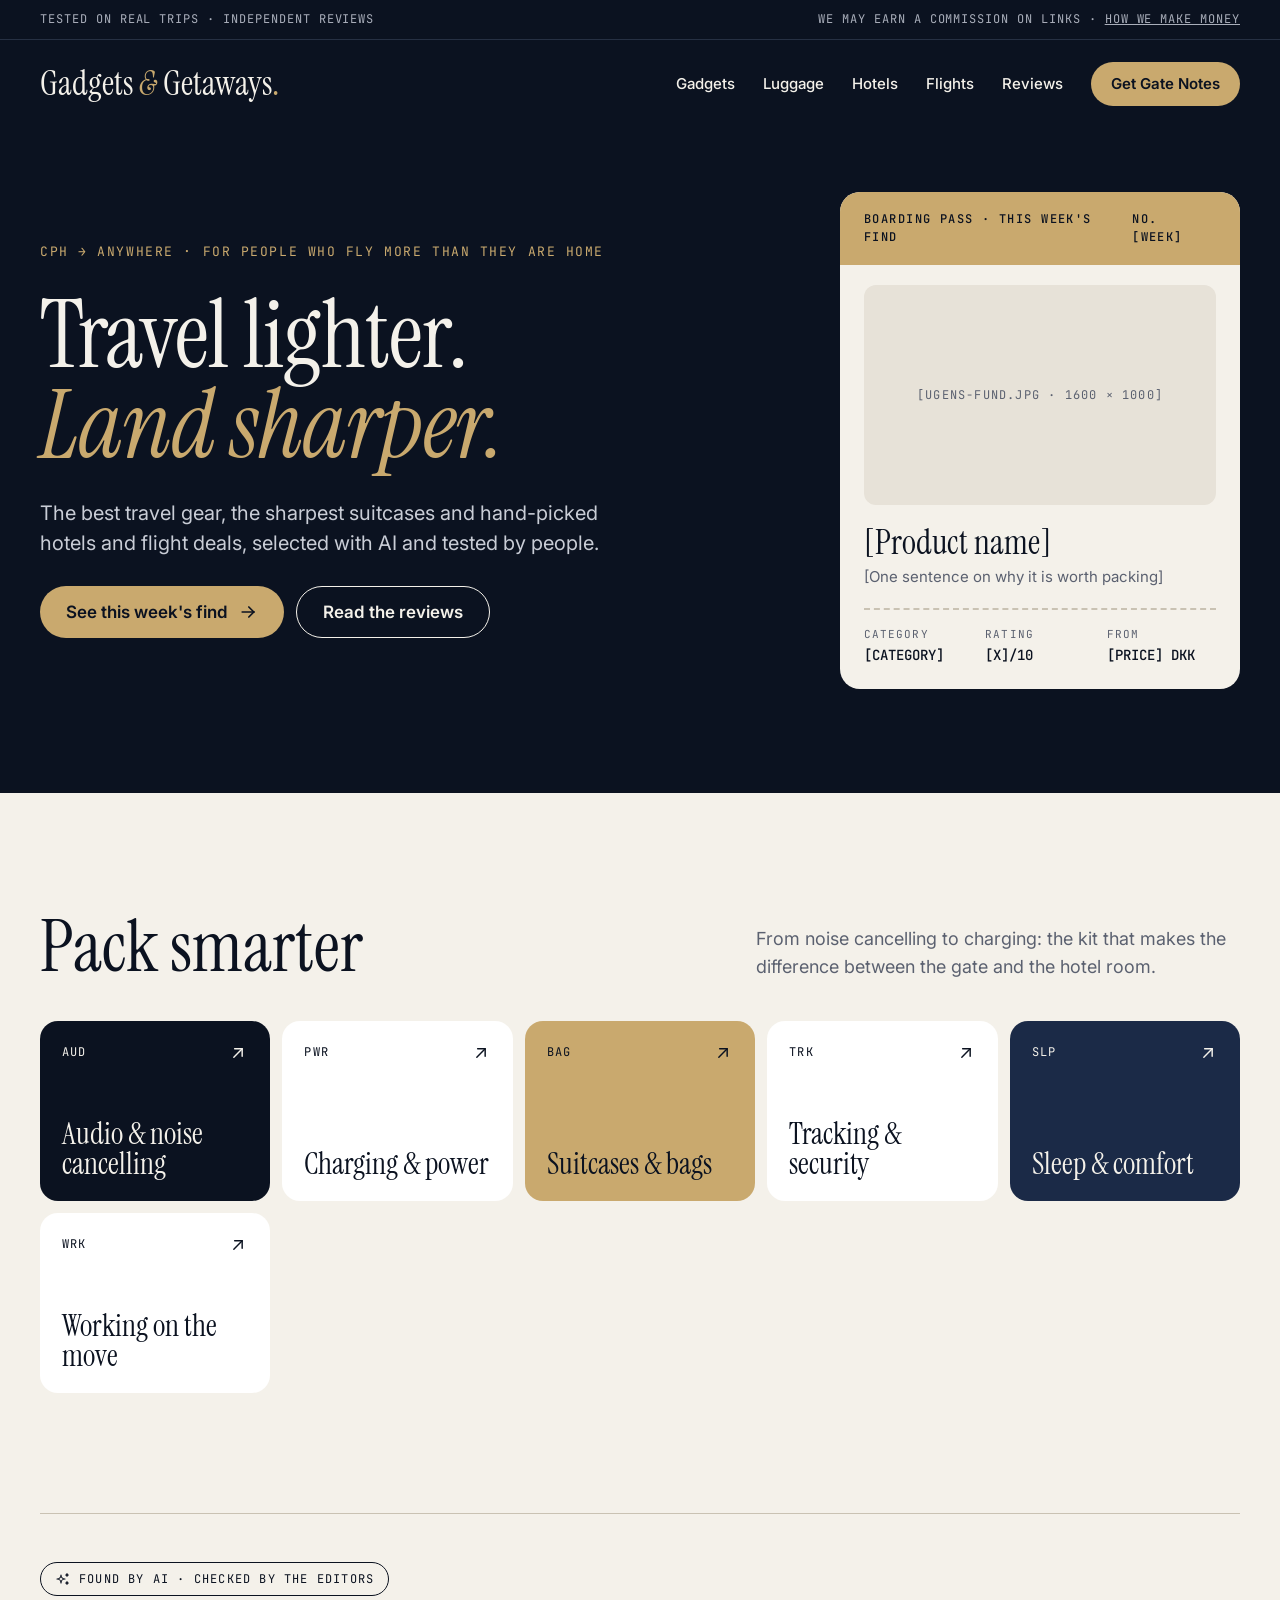
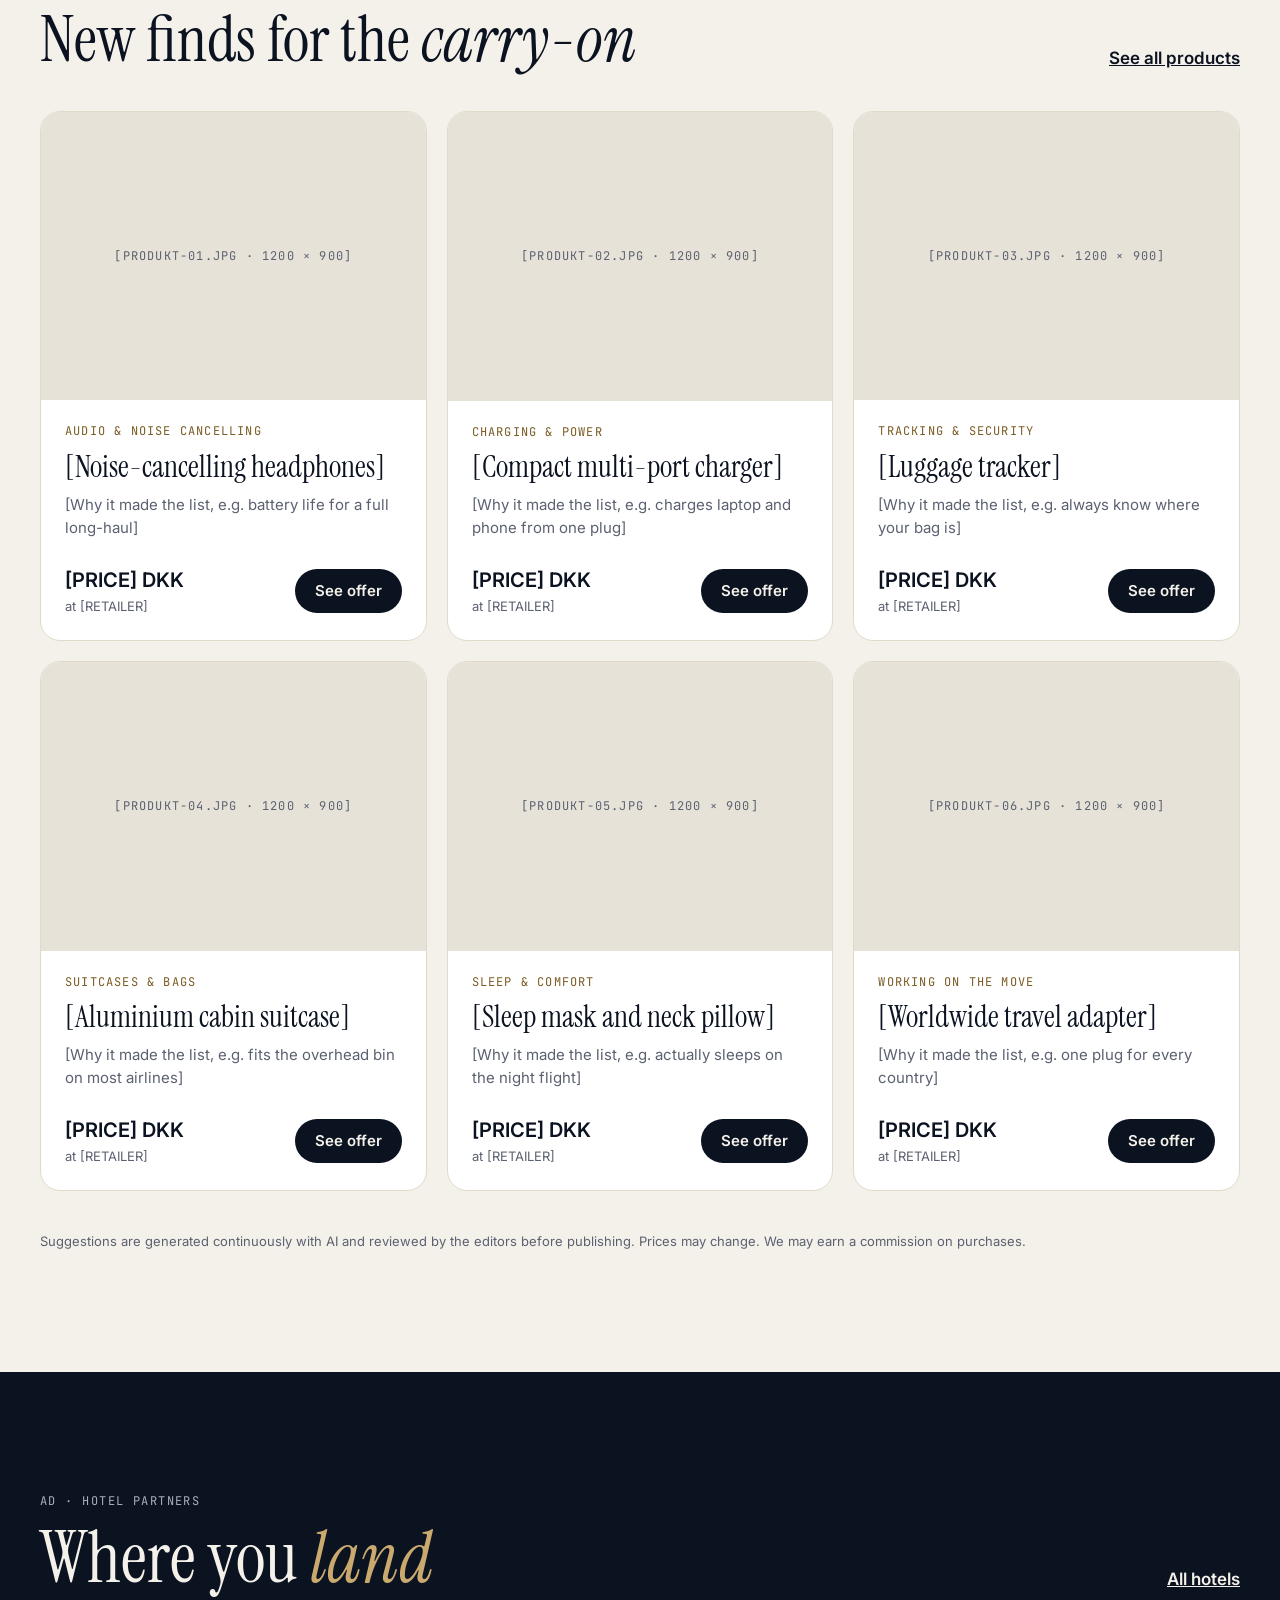
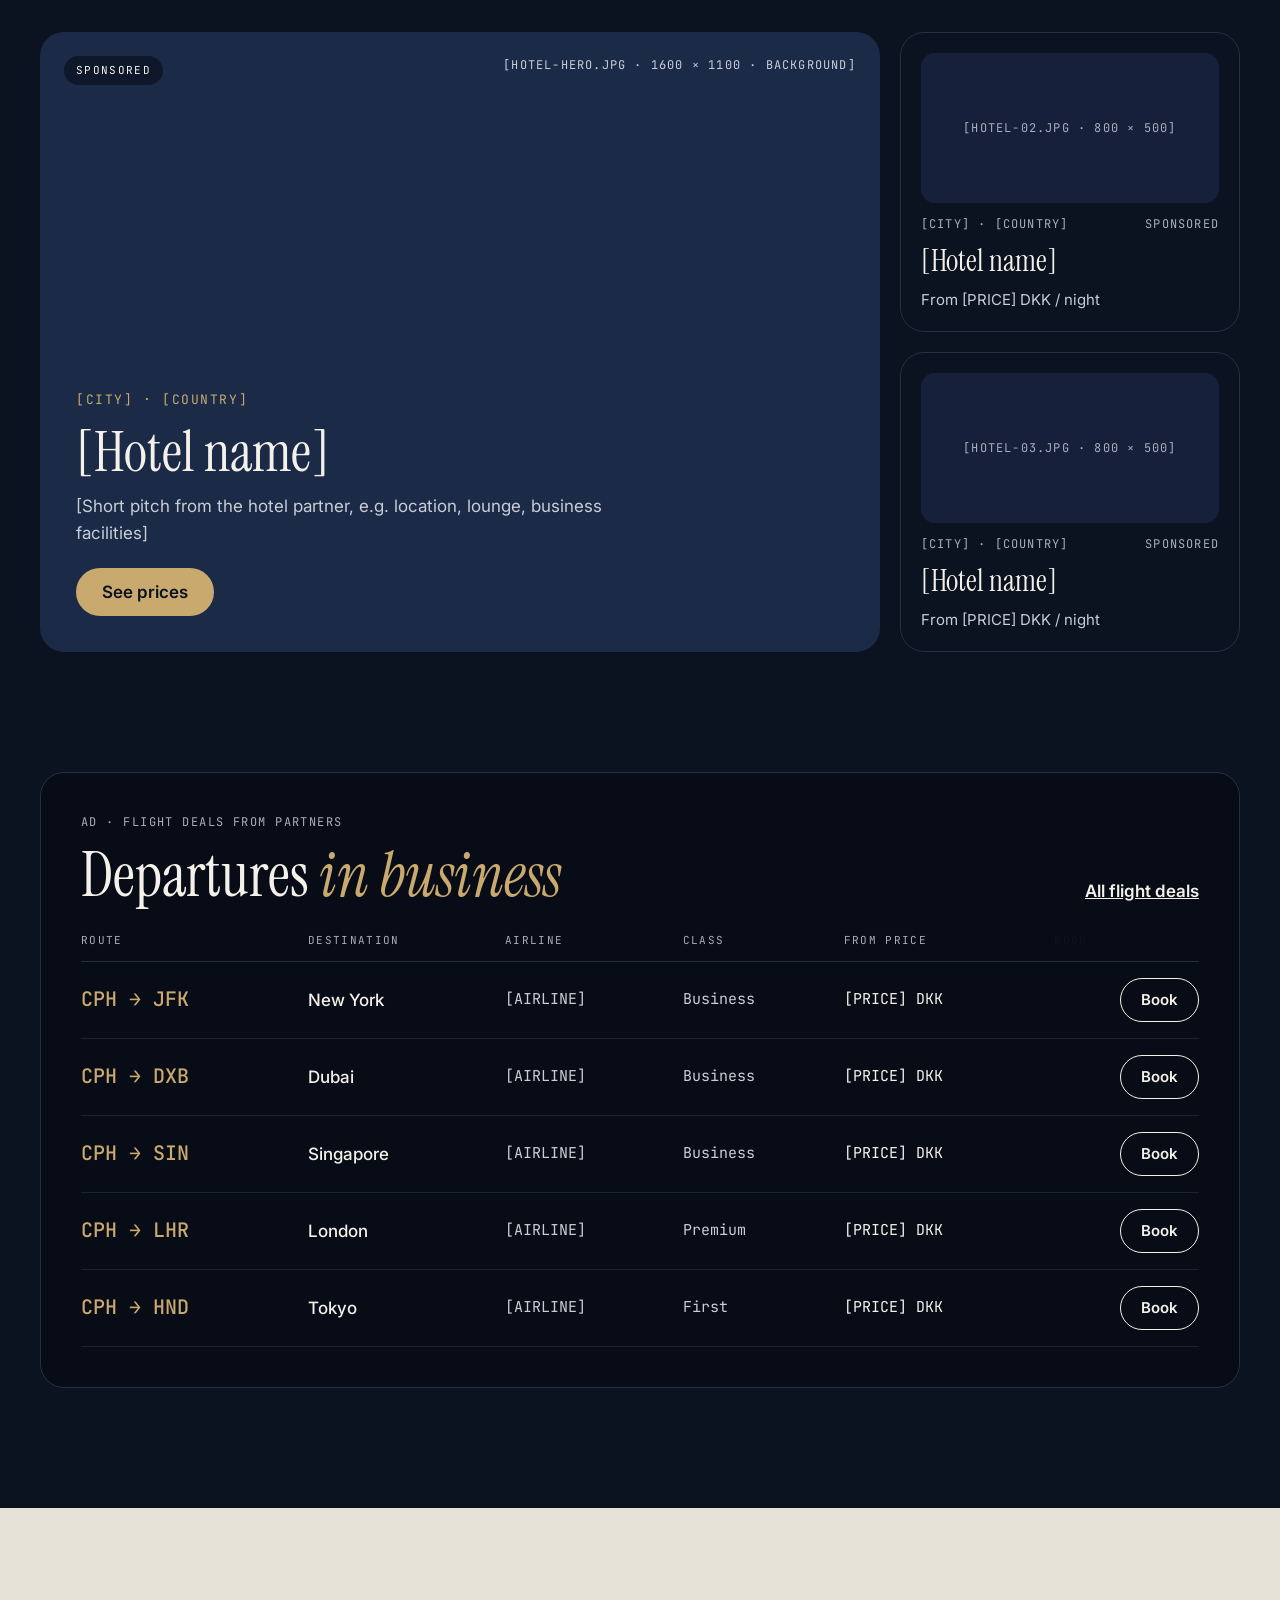
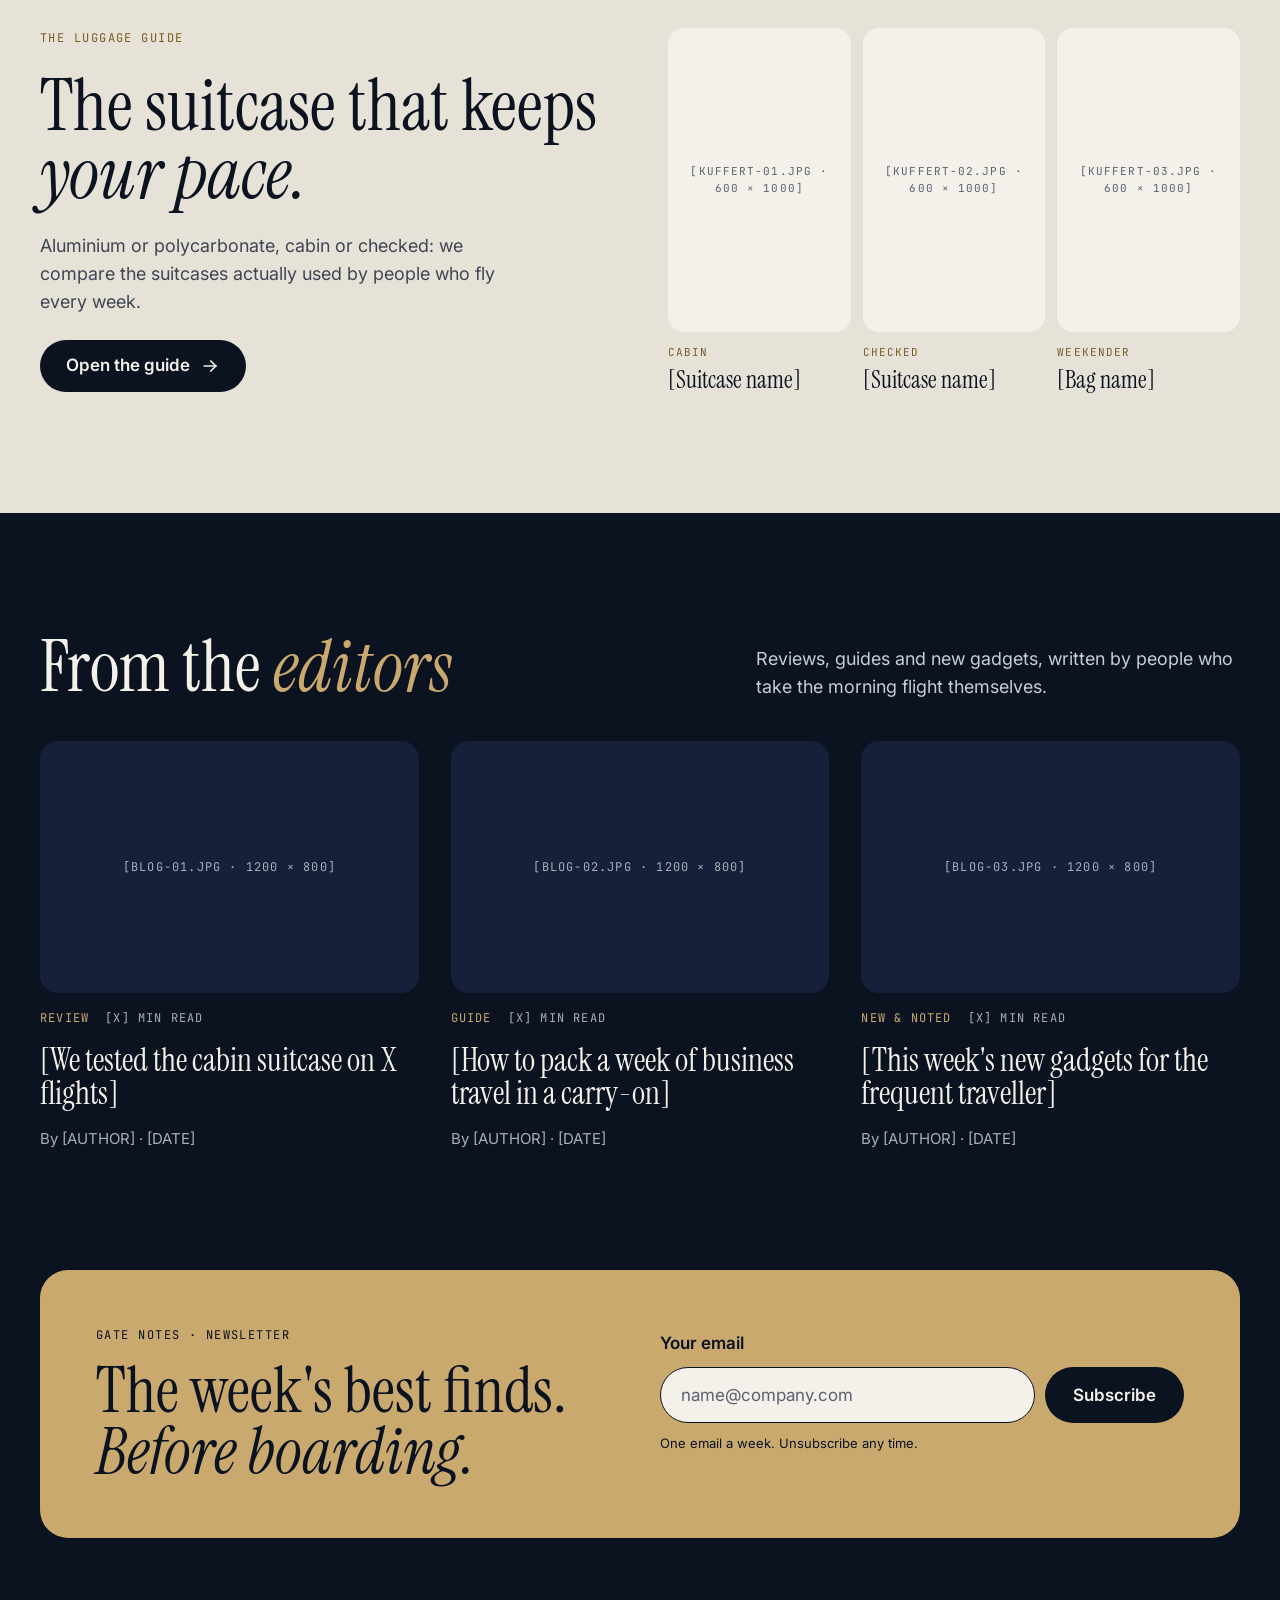
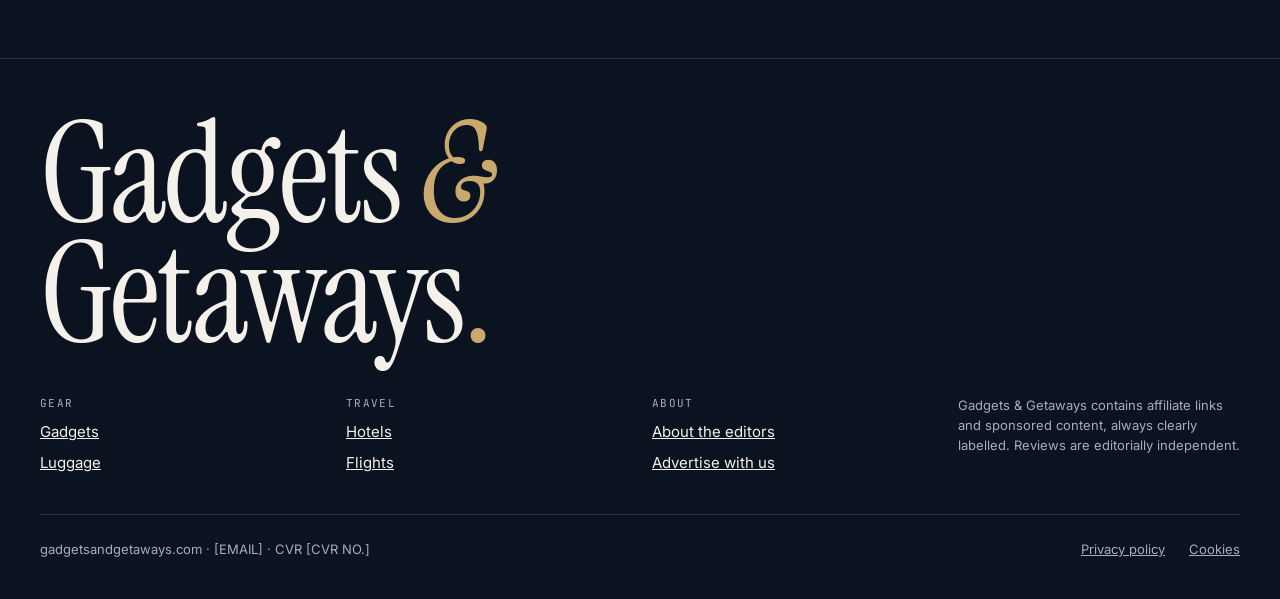
==== index.html @ 5596a177 "Første udgave af Gadgets & Getaways: forside, anmeldelser, annoncering og redigering Sitet er bygget" ====
<!doctype html>
<html lang="en">
<head>
<meta charset="utf-8">
<meta name="viewport" content="width=device-width, initial-scale=1">
<title>Gadgets &amp; Getaways | Travel gadgets, luggage, hotels and flights</title>
<meta name="description" content="The best travel gear, sharpest suitcases and hand-picked hotels and flight deals for frequent flyers. Picked with AI, tested by people.">
<link rel="canonical" href="https://gadgetsandgetaways.com/">
<meta property="og:title" content="Gadgets &amp; Getaways">
<meta property="og:description" content="Travel lighter. Land sharper. Gear, luggage, hotels and flights, picked with AI and tested by people.">
<meta property="og:image" content="https://gadgetsandgetaways.com/images/og-image.jpg">
<meta property="og:type" content="website">
<meta name="theme-color" content="#0B1220">
<link rel="preconnect" href="https://fonts.googleapis.com">
<link rel="preconnect" href="https://fonts.gstatic.com" crossorigin>
<link href="https://fonts.googleapis.com/css2?family=Instrument+Serif:ital@0;1&amp;family=Inter:wght@400;500;600&amp;family=JetBrains+Mono:wght@400;500&amp;display=swap" rel="stylesheet">
<link rel="icon" href="/favicon.svg" type="image/svg+xml">
<link rel="stylesheet" href="/style.css">
</head>
<body>
<a class="skip" href="#main">Skip to content</a>

<div class="topbar">
<div class="wrap">
<span>Tested on real trips · Independent reviews</span>
<span>We may earn a commission on links · <a href="/about.html#money">How we make money</a></span>
</div>
</div>

<header class="wrap head">
<a class="logo" href="/">Gadgets <em>&amp;</em> Getaways<span class="dot">.</span></a>
<nav class="nav" aria-label="Main menu">
<a href="/#gadgets">Gadgets</a>
<a href="/#kufferter">Luggage</a>
<a href="/#hoteller">Hotels</a>
<a href="/#fly">Flights</a>
<a href="/#blog">Reviews</a>
<a class="knap" href="/#nyhedsbrev">Get Gate Notes</a>
</nav>
</header>

<main id="main">

<!-- HERO -->
<section class="hero" id="top">
<div class="wrap">
<div class="hero-tekst">
<p class="mono acc" style="margin:0;font-size:13px">CPH → Anywhere · For people who fly more than they are home</p>
<h1>Travel lighter.<br><em>Land sharper.</em></h1>
<p class="hero-lead">The best travel gear, the sharpest suitcases and hand-picked hotels and flight deals, selected with AI and tested by people.</p>
<div class="knapper">
<a class="knap" href="/#gadgets">See this week's find
<svg class="ikon" aria-hidden="true" viewBox="0 0 24 24" fill="none" stroke="currentColor" stroke-width="2" stroke-linecap="round" stroke-linejoin="round"><path d="M5 12h14"/><path d="M13 18l6 -6"/><path d="M13 6l6 6"/></svg></a>
<a class="knap-ud" href="/#blog">Read the reviews</a>
</div>
</div>

<a class="pass" href="/#gadgets">
<div class="pass-top"><span>Boarding pass · This week's find</span><span>No. [WEEK]</span></div>
<div class="billede" role="img" aria-label="Image placeholder for product photo">[ugens-fund.jpg · 1600 × 1000]</div>
<div class="pass-navn"><strong>[Product name]</strong><span>[One sentence on why it is worth packing]</span></div>
<div class="pass-streg"></div>
<div class="pass-felter">
<span><small>Category</small><b>[CATEGORY]</b></span>
<span><small>Rating</small><b>[X]/10</b></span>
<span><small>From</small><b>[PRICE] DKK</b></span>
</div>
</a>
</div>
</section>

<!-- KATEGORIER + AI-FORSLAG -->
<section class="lys sek" id="gadgets">
<div class="wrap">
<div class="sek-hoved">
<h2 class="stor">Pack smarter</h2>
<p>From noise cancelling to charging: the kit that makes the difference between the gate and the hotel room.</p>
</div>
<div class="kat-net" style="margin-top:40px">
<a class="kat k-midnight" href="/#gadgets"><span class="kode mono">AUD<svg class="ikon" aria-hidden="true" viewBox="0 0 24 24" fill="none" stroke="currentColor" stroke-width="1.75" stroke-linecap="round" stroke-linejoin="round"><path d="M17 7l-10 10"/><path d="M8 7l9 0l0 9"/></svg></span><strong>Audio &amp; noise cancelling</strong></a>
<a class="kat k-hvid" href="/#gadgets"><span class="kode mono">PWR<svg class="ikon" aria-hidden="true" viewBox="0 0 24 24" fill="none" stroke="currentColor" stroke-width="1.75" stroke-linecap="round" stroke-linejoin="round"><path d="M17 7l-10 10"/><path d="M8 7l9 0l0 9"/></svg></span><strong>Charging &amp; power</strong></a>
<a class="kat k-accent" href="/#kufferter"><span class="kode mono">BAG<svg class="ikon" aria-hidden="true" viewBox="0 0 24 24" fill="none" stroke="currentColor" stroke-width="1.75" stroke-linecap="round" stroke-linejoin="round"><path d="M17 7l-10 10"/><path d="M8 7l9 0l0 9"/></svg></span><strong>Suitcases &amp; bags</strong></a>
<a class="kat k-hvid" href="/#gadgets"><span class="kode mono">TRK<svg class="ikon" aria-hidden="true" viewBox="0 0 24 24" fill="none" stroke="currentColor" stroke-width="1.75" stroke-linecap="round" stroke-linejoin="round"><path d="M17 7l-10 10"/><path d="M8 7l9 0l0 9"/></svg></span><strong>Tracking &amp; security</strong></a>
<a class="kat k-second" href="/#gadgets"><span class="kode mono">SLP<svg class="ikon" aria-hidden="true" viewBox="0 0 24 24" fill="none" stroke="currentColor" stroke-width="1.75" stroke-linecap="round" stroke-linejoin="round"><path d="M17 7l-10 10"/><path d="M8 7l9 0l0 9"/></svg></span><strong>Sleep &amp; comfort</strong></a>
<a class="kat k-hvid" href="/#gadgets"><span class="kode mono">WRK<svg class="ikon" aria-hidden="true" viewBox="0 0 24 24" fill="none" stroke="currentColor" stroke-width="1.75" stroke-linecap="round" stroke-linejoin="round"><path d="M17 7l-10 10"/><path d="M8 7l9 0l0 9"/></svg></span><strong>Working on the move</strong></a>
</div>

<div class="ai-hoved">
<div class="sek-hoved">
<div>
<span class="maerke ai"><svg class="ikon" style="width:16px;height:16px" aria-hidden="true" viewBox="0 0 24 24" fill="none" stroke="currentColor" stroke-width="1.75" stroke-linecap="round" stroke-linejoin="round"><path d="M16 18a2 2 0 0 1 2 2a2 2 0 0 1 2 -2a2 2 0 0 1 -2 -2a2 2 0 0 1 -2 2zm0 -12a2 2 0 0 1 2 2a2 2 0 0 1 2 -2a2 2 0 0 1 -2 -2a2 2 0 0 1 -2 2zm-7 12a6 6 0 0 1 6 -6a6 6 0 0 1 -6 -6a6 6 0 0 1 -6 6a6 6 0 0 1 6 6z"/></svg>Found by AI · checked by the editors</span>
<h2 class="mellem">New finds for the <em>carry-on</em></h2>
</div>
<a href="/#gadgets" style="font-weight:600">See all products</a>
</div>
</div>

<div class="produkter" style="margin-top:40px">
<article class="produkt"><div class="billede" role="img" aria-label="Image placeholder for product photo">[produkt-01.jpg · 1200 × 900]</div><div class="produkt-krop"><span class="produkt-kat">Audio &amp; noise cancelling</span><h3>[Noise-cancelling headphones]</h3><p>[Why it made the list, e.g. battery life for a full long-haul]</p><div class="produkt-fod"><span class="pris"><strong>[PRICE] DKK</strong><span>at [RETAILER]</span></span><a class="knap-moerk knap-lille" href="/#gadgets">See offer</a></div></div></article>
<article class="produkt"><div class="billede" role="img" aria-label="Image placeholder for product photo">[produkt-02.jpg · 1200 × 900]</div><div class="produkt-krop"><span class="produkt-kat">Charging &amp; power</span><h3>[Compact multi-port charger]</h3><p>[Why it made the list, e.g. charges laptop and phone from one plug]</p><div class="produkt-fod"><span class="pris"><strong>[PRICE] DKK</strong><span>at [RETAILER]</span></span><a class="knap-moerk knap-lille" href="/#gadgets">See offer</a></div></div></article>
<article class="produkt"><div class="billede" role="img" aria-label="Image placeholder for product photo">[produkt-03.jpg · 1200 × 900]</div><div class="produkt-krop"><span class="produkt-kat">Tracking &amp; security</span><h3>[Luggage tracker]</h3><p>[Why it made the list, e.g. always know where your bag is]</p><div class="produkt-fod"><span class="pris"><strong>[PRICE] DKK</strong><span>at [RETAILER]</span></span><a class="knap-moerk knap-lille" href="/#gadgets">See offer</a></div></div></article>
<article class="produkt"><div class="billede" role="img" aria-label="Image placeholder for product photo">[produkt-04.jpg · 1200 × 900]</div><div class="produkt-krop"><span class="produkt-kat">Suitcases &amp; bags</span><h3>[Aluminium cabin suitcase]</h3><p>[Why it made the list, e.g. fits the overhead bin on most airlines]</p><div class="produkt-fod"><span class="pris"><strong>[PRICE] DKK</strong><span>at [RETAILER]</span></span><a class="knap-moerk knap-lille" href="/#gadgets">See offer</a></div></div></article>
<article class="produkt"><div class="billede" role="img" aria-label="Image placeholder for product photo">[produkt-05.jpg · 1200 × 900]</div><div class="produkt-krop"><span class="produkt-kat">Sleep &amp; comfort</span><h3>[Sleep mask and neck pillow]</h3><p>[Why it made the list, e.g. actually sleeps on the night flight]</p><div class="produkt-fod"><span class="pris"><strong>[PRICE] DKK</strong><span>at [RETAILER]</span></span><a class="knap-moerk knap-lille" href="/#gadgets">See offer</a></div></div></article>
<article class="produkt"><div class="billede" role="img" aria-label="Image placeholder for product photo">[produkt-06.jpg · 1200 × 900]</div><div class="produkt-krop"><span class="produkt-kat">Working on the move</span><h3>[Worldwide travel adapter]</h3><p>[Why it made the list, e.g. one plug for every country]</p><div class="produkt-fod"><span class="pris"><strong>[PRICE] DKK</strong><span>at [RETAILER]</span></span><a class="knap-moerk knap-lille" href="/#gadgets">See offer</a></div></div></article>
</div>
<p class="mindre" style="margin-top:40px">Suggestions are generated continuously with AI and reviewed by the editors before publishing. Prices may change. We may earn a commission on purchases.</p>
</div>
</section>

<!-- HOTELLER (sponsoreret) -->
<section class="sek moerk" id="hoteller">
<div class="wrap">
<div class="sek-hoved">
<div>
<span class="over">Ad · Hotel partners</span>
<h2 class="stor">Where you <em class="acc">land</em></h2>
</div>
<a href="/#hoteller" style="font-weight:600">All hotels</a>
</div>
<div class="hotel-net">
<a class="hotel-stor" href="/#hoteller">
<span class="maerke">Sponsored</span>
<span class="fil">[hotel-hero.jpg · 1600 × 1100 · background]</span>
<span class="sted">[CITY] · [COUNTRY]</span>
<span class="navn">[Hotel name]</span>
<span class="pitch">[Short pitch from the hotel partner, e.g. location, lounge, business facilities]</span>
<span class="knap">See prices</span>
</a>
<div class="hotel-smaa">
<a class="hotel-lille" href="/#hoteller"><div class="billede moerk" role="img" aria-label="Image placeholder for hotel photo">[hotel-02.jpg · 800 × 500]</div><span class="linje"><span>[CITY] · [COUNTRY]</span><span>Sponsored</span></span><strong>[Hotel name]</strong><span class="pris-l">From [PRICE] DKK / night</span></a>
<a class="hotel-lille" href="/#hoteller"><div class="billede moerk" role="img" aria-label="Image placeholder for hotel photo">[hotel-03.jpg · 800 × 500]</div><span class="linje"><span>[CITY] · [COUNTRY]</span><span>Sponsored</span></span><strong>[Hotel name]</strong><span class="pris-l">From [PRICE] DKK / night</span></a>
</div>
</div>
</div>
</section>

<!-- FLYDEALS -->
<section class="moerk" id="fly" style="padding-bottom:var(--section-y)">
<div class="wrap">
<div class="tavle">
<div class="sek-hoved">
<div>
<span class="over">Ad · Flight deals from partners</span>
<h2>Departures <em>in business</em></h2>
</div>
<a href="/#fly" style="font-weight:600">All flight deals</a>
</div>
<div class="tavle-scroll">
<table class="tavle-tabel">
<caption class="skip" style="position:absolute">Flight deals from partners. Advertisement.</caption>
<thead><tr><th scope="col">Route</th><th scope="col">Destination</th><th scope="col">Airline</th><th scope="col">Class</th><th scope="col">From price</th><th scope="col"><span class="skip" style="position:static;display:inline;padding:0;background:none">Book</span></th></tr></thead>
<tbody>
<tr><td class="rute">CPH → JFK</td><td class="dest">New York</td><td class="dim">[AIRLINE]</td><td class="dim">Business</td><td>[PRICE] DKK</td><td><a class="knap-ud knap-lille" href="/#fly" style="font-family:var(--font-body)">Book</a></td></tr>
<tr><td class="rute">CPH → DXB</td><td class="dest">Dubai</td><td class="dim">[AIRLINE]</td><td class="dim">Business</td><td>[PRICE] DKK</td><td><a class="knap-ud knap-lille" href="/#fly" style="font-family:var(--font-body)">Book</a></td></tr>
<tr><td class="rute">CPH → SIN</td><td class="dest">Singapore</td><td class="dim">[AIRLINE]</td><td class="dim">Business</td><td>[PRICE] DKK</td><td><a class="knap-ud knap-lille" href="/#fly" style="font-family:var(--font-body)">Book</a></td></tr>
<tr><td class="rute">CPH → LHR</td><td class="dest">London</td><td class="dim">[AIRLINE]</td><td class="dim">Premium</td><td>[PRICE] DKK</td><td><a class="knap-ud knap-lille" href="/#fly" style="font-family:var(--font-body)">Book</a></td></tr>
<tr><td class="rute">CPH → HND</td><td class="dest">Tokyo</td><td class="dim">[AIRLINE]</td><td class="dim">First</td><td>[PRICE] DKK</td><td><a class="knap-ud knap-lille" href="/#fly" style="font-family:var(--font-body)">Book</a></td></tr>
</tbody>
</table>
</div>
</div>
</div>
</section>

<!-- KUFFERTER -->
<section class="sten sek" id="kufferter">
<div class="wrap kuffert-net">
<div class="kuffert-tekst">
<span class="over" style="margin:0">The luggage guide</span>
<h2 class="stor">The suitcase that keeps <em>your pace.</em></h2>
<p>Aluminium or polycarbonate, cabin or checked: we compare the suitcases actually used by people who fly every week.</p>
<a class="knap-moerk" href="/#kufferter">Open the guide
<svg class="ikon" aria-hidden="true" viewBox="0 0 24 24" fill="none" stroke="currentColor" stroke-width="2" stroke-linecap="round" stroke-linejoin="round"><path d="M5 12h14"/><path d="M13 18l6 -6"/><path d="M13 6l6 6"/></svg></a>
</div>
<div class="kufferter">
<a class="kuffert" href="/#kufferter"><div class="billede" role="img" aria-label="Image placeholder for suitcase photo">[kuffert-01.jpg · 600 × 1000]</div><span class="type">Cabin</span><strong>[Suitcase name]</strong></a>
<a class="kuffert" href="/#kufferter"><div class="billede" role="img" aria-label="Image placeholder for suitcase photo">[kuffert-02.jpg · 600 × 1000]</div><span class="type">Checked</span><strong>[Suitcase name]</strong></a>
<a class="kuffert" href="/#kufferter"><div class="billede" role="img" aria-label="Image placeholder for bag photo">[kuffert-03.jpg · 600 × 1000]</div><span class="type">Weekender</span><strong>[Bag name]</strong></a>
</div>
</div>
</section>

<!-- BLOG -->
<section class="sek moerk" id="blog">
<div class="wrap">
<div class="sek-hoved">
<h2 class="stor">From the <em class="acc">editors</em></h2>
<p>Reviews, guides and new gadgets, written by people who take the morning flight themselves.</p>
</div>
<div class="indlaeg-net">
<a class="indlaeg" href="/anmeldelse.html"><div class="billede moerk" role="img" aria-label="Image placeholder for article photo">[blog-01.jpg · 1200 × 800]</div><span class="meta"><span class="art">Review</span><span class="tid">[X] min read</span></span><strong>[We tested the cabin suitcase on X flights]</strong><span class="af">By [AUTHOR] · [DATE]</span></a>
<a class="indlaeg" href="/anmeldelse.html"><div class="billede moerk" role="img" aria-label="Image placeholder for article photo">[blog-02.jpg · 1200 × 800]</div><span class="meta"><span class="art">Guide</span><span class="tid">[X] min read</span></span><strong>[How to pack a week of business travel in a carry-on]</strong><span class="af">By [AUTHOR] · [DATE]</span></a>
<a class="indlaeg" href="/anmeldelse.html"><div class="billede moerk" role="img" aria-label="Image placeholder for article photo">[blog-03.jpg · 1200 × 800]</div><span class="meta"><span class="art">New &amp; noted</span><span class="tid">[X] min read</span></span><strong>[This week's new gadgets for the frequent traveller]</strong><span class="af">By [AUTHOR] · [DATE]</span></a>
</div>
</div>
</section>

<!-- NYHEDSBREV -->
<section class="moerk" id="nyhedsbrev" style="padding-bottom:var(--section-y)">
<div class="wrap">
<form class="nyhedsbrev" data-nyhedsbrev novalidate>
<div class="kolonne">
<span class="over mono">Gate Notes · newsletter</span>
<h2 class="mellem">The week's best finds. <em>Before boarding.</em></h2>
</div>
<div class="kolonne" style="gap:10px">
<label for="mail">Your email</label>
<div class="felt-raekke">
<input class="felt" id="mail" name="mail" type="email" placeholder="name@company.com" autocomplete="email" required>
<button class="knap-moerk" type="submit">Subscribe</button>
</div>
<span class="smaat" style="font-size:13px">One email a week. Unsubscribe any time.</span>
<span class="status" role="status" aria-live="polite"></span>
</div>
</form>
</div>
</section>

</main>

<footer class="fod" id="om">
<div class="wrap">
<p class="fod-maerke">Gadgets <em>&amp;</em><br>Getaways<span class="dot">.</span></p>
<div class="fod-net">
<div><span class="over mono">Gear</span><a href="/#gadgets">Gadgets</a><a href="/#kufferter">Luggage</a></div>
<div><span class="over mono">Travel</span><a href="/#hoteller">Hotels</a><a href="/#fly">Flights</a></div>
<div><span class="over mono">About</span><a href="/about.html">About the editors</a><a href="/advertise.html">Advertise with us</a></div>
<p>Gadgets &amp; Getaways contains affiliate links and sponsored content, always clearly labelled. Reviews are editorially independent.</p>
</div>
<div class="fod-bund">
<span>gadgetsandgetaways.com · [EMAIL] · CVR [CVR NO.]</span>
<nav aria-label="Legal"><a href="/about.html#privacy">Privacy policy</a><a href="/about.html#cookies">Cookies</a></nav>
</div>
</div>
</footer>

<script src="/app.js"></script>
</body>
</html>
---- style.css ----
/* Gadgets & Getaways: fælles designsystem. Tokens fra designpakken (Designsystem.dc.html). */
:root{
  --midnight:#0B1220;--deep:#070C16;--navy:#1B2A47;--panel:#16203A;--line:#263043;--line-soft:#1A2336;
  --ivory:#F4F1EA;--stone:#E7E2D8;--white:#FFFFFF;--border-light:#C9C2B3;--card-border:#E1DACB;
  --champagne:#C9A96E;--brass:#7A5C24;
  --muted-dark:#A9AEBA;--soft-dark:#C9CDD6;--muted-light:#5B6170;--body-light:#3F4553;
  --accent:var(--champagne);--second:var(--navy);
  --font-display:"Instrument Serif",Georgia,serif;
  --font-body:"Inter",system-ui,sans-serif;
  --font-mono:"JetBrains Mono",ui-monospace,monospace;
  --radius-card:20px;--radius-panel:24px;--radius-pill:999px;--btn-height:52px;
  --container:1360px;--gutter:40px;--section-y:120px;
}
*{box-sizing:border-box}
html{-webkit-text-size-adjust:100%}
body{margin:0;background:var(--midnight);color:var(--ivory);font-family:var(--font-body);font-size:17px;line-height:1.55}
img{max-width:100%;display:block}
a{color:var(--ivory)}
a:hover{color:var(--accent)}
.lys a,.sten a{color:var(--midnight)}
.lys a:hover,.sten a:hover{color:var(--brass)}
:focus-visible{outline:2px solid var(--accent);outline-offset:3px}
.lys :focus-visible,.sten :focus-visible{outline-color:var(--brass)}
.skip{position:absolute;left:-9999px;top:8px;z-index:100;padding:10px 18px;border-radius:var(--radius-pill);background:var(--accent);color:var(--midnight);font-weight:600}
.skip:focus{left:8px}
.wrap{max-width:var(--container);margin:0 auto;padding:0 var(--gutter)}
.mono{font-family:var(--font-mono);text-transform:uppercase;letter-spacing:.12em}
h1,h2,h3{font-family:var(--font-display);font-weight:400;margin:0}
em,.kursiv{font-style:italic}
.acc{color:var(--accent)}
.lys .acc{color:var(--brass)}

/* Topbar */
.topbar{border-bottom:1px solid var(--line);font-family:var(--font-mono);font-size:12px;letter-spacing:.08em;text-transform:uppercase;color:var(--muted-dark)}
.topbar .wrap{padding-top:10px;padding-bottom:10px;display:flex;flex-wrap:wrap;justify-content:space-between;gap:8px 24px}
.topbar a{color:var(--muted-dark)}
.topbar a:hover{color:var(--accent)}

/* Header */
.head{display:flex;flex-wrap:wrap;align-items:center;justify-content:space-between;gap:16px;padding-top:22px;padding-bottom:22px}
.logo{font-family:var(--font-display);font-size:34px;line-height:1;color:var(--ivory);text-decoration:none}
.logo em,.logo .dot{color:var(--accent)}
.nav{display:flex;flex-wrap:wrap;align-items:center;gap:8px 28px;font-weight:500;font-size:15px}
.nav a{color:var(--ivory);text-decoration:none;display:inline-flex;align-items:center;min-height:44px}
.nav a:hover,.nav a[aria-current="page"]{color:var(--accent)}
.nav a.knap{padding:0 20px;border-radius:var(--radius-pill);background:var(--accent);color:var(--midnight);font-weight:600}
.nav a.knap:hover{background:var(--ivory);color:var(--midnight)}

/* Knapper */
.knap,.knap-ud,.knap-moerk{display:inline-flex;align-items:center;justify-content:center;gap:10px;min-height:var(--btn-height);padding:0 26px;border-radius:var(--radius-pill);font:inherit;font-weight:600;text-decoration:none;cursor:pointer;border:0}
.knap{background:var(--accent);color:var(--midnight)}
.knap:hover{background:var(--ivory);color:var(--midnight)}
.knap-ud{border:1px solid var(--ivory);background:transparent;color:var(--ivory)}
.knap-ud:hover{background:var(--ivory);color:var(--midnight)}
.knap-moerk{background:var(--midnight);color:var(--ivory)}
.lys .knap-moerk,.sten .knap-moerk{color:var(--ivory)}
.knap-moerk:hover,.lys .knap-moerk:hover,.sten .knap-moerk:hover{background:var(--brass);color:var(--ivory)}
.knap-lille{min-height:44px;padding:0 20px;font-size:15px}
.ikon{width:20px;height:20px;flex:none}

/* Mærkater */
.maerke{display:inline-flex;align-items:center;gap:8px;padding:6px 12px;border-radius:var(--radius-pill);font-family:var(--font-mono);font-size:11px;letter-spacing:.12em;text-transform:uppercase;background:rgba(244,241,234,.12);color:var(--ivory)}
.maerke.annonce{background:transparent;border:1px solid var(--muted-dark);color:var(--muted-dark)}
.maerke.ai{padding:7px 14px;font-size:12px;letter-spacing:.1em;background:transparent;border:1px solid var(--midnight);color:var(--midnight)}
.maerke.fyldt{background:var(--midnight);color:var(--ivory)}

/* Sektioner */
.sek{padding:var(--section-y) 0}
.lys{background:var(--ivory);color:var(--midnight)}
.sten{background:var(--stone);color:var(--midnight)}
.sek-hoved{display:flex;flex-wrap:wrap;justify-content:space-between;align-items:flex-end;gap:24px}
.sek-hoved p{margin:0;max-width:44ch;font-size:18px;color:var(--muted-light)}
.moerk .sek-hoved p{color:var(--soft-dark)}
h2.stor{font-size:clamp(48px,5.6vw,84px);line-height:.95}
h2.mellem{font-size:clamp(44px,5vw,72px);line-height:.95}
.over{display:block;font-family:var(--font-mono);font-size:12px;letter-spacing:.12em;text-transform:uppercase;color:var(--muted-dark);margin-bottom:14px}
.lys .over,.sten .over{color:var(--brass)}
.mindre{margin:0;font-size:13px;color:var(--muted-light)}
.moerk .mindre,.hero .mindre{color:var(--muted-dark)}

/* Hero */
.hero .wrap{padding-top:64px;padding-bottom:104px;display:flex;flex-wrap:wrap;gap:56px;align-items:center}
.hero-tekst{flex:999 1 640px;min-width:0;display:flex;flex-direction:column;gap:28px}
.hero h1{font-size:clamp(56px,7.4vw,112px);line-height:.95;letter-spacing:-.01em}
.hero h1 em{color:var(--accent)}
.hero-lead{margin:0;font-size:20px;line-height:1.5;color:var(--soft-dark);max-width:46ch}
.knapper{display:flex;flex-wrap:wrap;gap:12px}

/* Boarding pass */
.pass{flex:1 1 400px;max-width:520px;display:flex;flex-direction:column;border-radius:var(--radius-card);background:var(--ivory);color:var(--midnight);text-decoration:none;overflow:hidden}
.pass:hover{color:var(--midnight)}
.pass-top{display:flex;justify-content:space-between;align-items:center;padding:18px 24px;background:var(--accent);font-family:var(--font-mono);font-size:12px;font-weight:500;letter-spacing:.12em;text-transform:uppercase}
.pass .billede{margin:20px 24px 0;aspect-ratio:16/10;border-radius:12px}
.pass-navn{padding:20px 24px 8px;display:flex;flex-direction:column;gap:4px}
.pass-navn strong{font-family:var(--font-display);font-weight:400;font-size:34px;line-height:1.05}
.pass-navn span{color:var(--muted-light);font-size:15px}
.pass-streg{margin:12px 24px 0;border-top:2px dashed var(--border-light)}
.pass-felter{padding:16px 24px 22px;display:grid;grid-template-columns:repeat(3,minmax(0,1fr));gap:12px;font-family:var(--font-mono)}
.pass-felter span{display:flex;flex-direction:column;gap:2px}
.pass-felter small{font-size:11px;letter-spacing:.1em;text-transform:uppercase;color:var(--muted-light)}
.pass-felter b{font-size:14px;font-weight:500}

/* Billedplads */
.billede{background:var(--stone);display:flex;align-items:center;justify-content:center;text-align:center;padding:8px;font-family:var(--font-mono);font-size:12px;letter-spacing:.1em;text-transform:uppercase;color:var(--muted-light);overflow:hidden}
.billede img{width:100%;height:100%;object-fit:cover}
.billede.moerk{background:var(--panel);color:var(--muted-dark)}

/* Kategorier */
.kat-net{display:grid;grid-template-columns:repeat(auto-fill,minmax(min(100%,200px),1fr));gap:12px}
.kat{display:flex;flex-direction:column;justify-content:space-between;gap:48px;min-height:180px;padding:22px;border-radius:18px;text-decoration:none}
.kat .kode{display:flex;justify-content:space-between;align-items:center;font-family:var(--font-mono);font-size:12px;letter-spacing:.1em;text-transform:uppercase}
.kat strong{font-family:var(--font-display);font-weight:400;font-size:30px;line-height:1}
.kat.k-midnight{background:var(--midnight);color:var(--ivory)}
.kat.k-hvid{background:var(--white);color:var(--midnight)}
.kat.k-accent{background:var(--accent);color:var(--midnight)}
.kat.k-second{background:var(--second);color:var(--ivory)}
.kat:hover{transform:translateY(-3px)}
.lys a.kat.k-midnight,.lys a.kat.k-second{color:var(--ivory)}
.lys a.kat.k-hvid,.lys a.kat.k-accent{color:var(--midnight)}
.kat{transition:transform .15s}

/* Produktforslag */
.ai-hoved{padding-top:48px;border-top:1px solid var(--border-light);margin-top:var(--section-y)}
.ai-hoved h2{margin-top:14px}
.produkter{display:grid;grid-template-columns:repeat(auto-fill,minmax(min(100%,380px),1fr));gap:20px}
.produkt{display:flex;flex-direction:column;border-radius:var(--radius-card);background:var(--white);border:1px solid var(--card-border);overflow:hidden}
.produkt .billede{aspect-ratio:4/3}
.produkt-krop{padding:22px 24px 24px;display:flex;flex-direction:column;gap:10px;flex:1}
.produkt-kat{font-family:var(--font-mono);font-size:12px;letter-spacing:.1em;text-transform:uppercase;color:var(--brass)}
.produkt h3{font-size:30px;line-height:1.05}
.produkt p{margin:0;color:var(--muted-light);font-size:15px}
.produkt-fod{margin-top:auto;padding-top:16px;display:flex;flex-wrap:wrap;align-items:center;justify-content:space-between;gap:12px}
.pris{display:flex;flex-direction:column}
.pris strong{font-size:20px;font-weight:600}
.pris span{font-size:13px;color:var(--muted-light)}

/* Hoteller */
.hotel-net{display:flex;flex-wrap:wrap;gap:20px;margin-top:40px}
.hotel-stor{flex:999 1 640px;min-width:0;min-height:520px;position:relative;display:flex;flex-direction:column;justify-content:flex-end;gap:14px;padding:36px;border-radius:var(--radius-panel);background:var(--second);color:var(--ivory);text-decoration:none;overflow:hidden}
.hotel-stor .maerke{position:absolute;top:24px;left:24px;background:rgba(11,18,32,.7)}
.hotel-stor .fil{position:absolute;top:24px;right:24px;font-family:var(--font-mono);font-size:12px;letter-spacing:.1em;text-transform:uppercase;color:var(--soft-dark)}
.hotel-stor .sted{font-family:var(--font-mono);font-size:13px;letter-spacing:.12em;text-transform:uppercase;color:var(--accent)}
.hotel-stor .navn{font-family:var(--font-display);font-size:clamp(40px,4.4vw,64px);line-height:.98}
.hotel-stor .pitch{max-width:48ch;color:var(--soft-dark)}
.hotel-stor .knap{align-self:flex-start;margin-top:8px;min-height:48px}
.hotel-smaa{flex:1 1 340px;display:flex;flex-direction:column;gap:20px}
.hotel-lille{flex:1;display:flex;flex-direction:column;gap:12px;padding:20px;border-radius:var(--radius-panel);border:1px solid var(--line);color:var(--ivory);text-decoration:none}
.hotel-lille:hover{border-color:var(--accent);color:var(--ivory)}
.hotel-lille .billede{height:150px;border-radius:14px}
.hotel-lille .linje{display:flex;justify-content:space-between;gap:12px;font-family:var(--font-mono);font-size:12px;letter-spacing:.1em;text-transform:uppercase;color:var(--muted-dark)}
.hotel-lille strong{font-family:var(--font-display);font-weight:400;font-size:30px;line-height:1}
.hotel-lille span.pris-l{color:var(--soft-dark);font-size:15px}

/* Afgangstavle */
.tavle{border-radius:var(--radius-panel);background:var(--deep);border:1px solid var(--line);padding:40px;display:flex;flex-direction:column;gap:28px}
.tavle h2{font-size:clamp(44px,4.8vw,68px);line-height:.95}
.tavle h2 em{color:var(--accent)}
.tavle-scroll{overflow-x:auto}
.tavle-tabel{width:100%;min-width:760px;border-collapse:collapse;font-family:var(--font-mono)}
.tavle-tabel th{padding:0 16px 12px 0;text-align:left;font-size:11px;font-weight:400;letter-spacing:.12em;text-transform:uppercase;color:var(--muted-dark);border-bottom:1px solid var(--line)}
.tavle-tabel td{padding:16px 16px 16px 0;border-bottom:1px solid var(--line-soft);font-size:15px;vertical-align:middle}
.tavle-tabel .rute{font-size:20px;font-weight:500;color:var(--accent)}
.tavle-tabel .dest{font-family:var(--font-body);font-size:17px;font-weight:500}
.tavle-tabel .dim{color:var(--soft-dark)}
.tavle-tabel td:last-child{text-align:right;padding-right:0}

/* Kuffert-guide */
.kuffert-net{display:grid;grid-template-columns:repeat(auto-fit,minmax(min(100%,440px),1fr));gap:56px;align-items:center}
.kuffert-tekst{display:flex;flex-direction:column;gap:24px}
.kuffert-tekst p{margin:0;max-width:44ch;font-size:18px;color:var(--body-light)}
.kuffert-tekst .knap-moerk{align-self:flex-start}
.kufferter{display:grid;grid-template-columns:repeat(3,minmax(0,1fr));gap:12px}
.kuffert{display:flex;flex-direction:column;gap:12px;text-decoration:none}
.kuffert .billede{aspect-ratio:3/5;border-radius:16px;background:var(--ivory);font-size:11px}
.kuffert .type{font-family:var(--font-mono);font-size:11px;letter-spacing:.1em;text-transform:uppercase;color:var(--brass)}
.kuffert strong{margin-top:-6px;font-family:var(--font-display);font-weight:400;font-size:24px;line-height:1.05}

/* Blog */
.indlaeg-net{display:grid;grid-template-columns:repeat(auto-fit,minmax(min(100%,360px),1fr));gap:32px;margin-top:40px}
.indlaeg{display:flex;flex-direction:column;gap:16px;color:var(--ivory);text-decoration:none}
.indlaeg .billede{aspect-ratio:3/2;border-radius:18px}
.indlaeg .meta{display:flex;flex-wrap:wrap;gap:8px 16px;font-family:var(--font-mono);font-size:12px;letter-spacing:.1em;text-transform:uppercase}
.indlaeg .meta .art{color:var(--accent)}
.indlaeg .meta .tid{color:var(--muted-dark)}
.indlaeg strong{font-family:var(--font-display);font-weight:400;font-size:32px;line-height:1.05}
.indlaeg .af{color:var(--muted-dark);font-size:15px}
.indlaeg:hover strong{color:var(--accent)}

/* Nyhedsbrev */
.nyhedsbrev{display:grid;grid-template-columns:repeat(auto-fit,minmax(min(100%,440px),1fr));gap:40px;align-items:end;padding:56px;border-radius:28px;background:var(--accent);color:var(--midnight)}
.nyhedsbrev .kolonne{display:flex;flex-direction:column;gap:16px}
.nyhedsbrev .over{color:var(--midnight);margin:0}
.nyhedsbrev label{font-weight:600}
.felt-raekke{display:flex;flex-wrap:wrap;gap:10px}
.felt{flex:1 1 240px;min-height:56px;padding:0 20px;border-radius:var(--radius-pill);border:1.5px solid var(--midnight);background:var(--ivory);color:var(--midnight);font:inherit;font-size:17px}
.felt::placeholder{color:var(--muted-light)}
.nyhedsbrev .knap-moerk{min-height:56px;padding:0 28px}
.nyhedsbrev .smaat{font-size:13px}
.status{min-height:1.4em;font-size:14px;font-weight:500}

/* Footer */
.fod{border-top:1px solid var(--line)}
.fod .wrap{padding-top:56px;padding-bottom:40px;display:flex;flex-direction:column;gap:40px}
.fod-maerke{margin:0;font-family:var(--font-display);font-size:clamp(64px,11vw,180px);line-height:.85;letter-spacing:-.02em}
.fod-maerke em,.fod-maerke .dot{color:var(--accent)}
.fod-net{display:grid;grid-template-columns:repeat(auto-fit,minmax(min(100%,220px),1fr));gap:24px;font-size:15px}
.fod-net div{display:flex;flex-direction:column;gap:8px}
.fod-net .over{margin:0;font-size:11px}
.fod-net p{margin:0;color:var(--muted-dark);font-size:13px}
.fod-bund{display:flex;flex-wrap:wrap;justify-content:space-between;gap:16px;color:var(--muted-dark);font-size:13px;padding-top:24px;border-top:1px solid var(--line)}
.fod-bund a{color:var(--muted-dark)}
.fod-bund a:hover{color:var(--accent)}
.fod-bund nav{display:flex;flex-wrap:wrap;gap:24px}

/* Anmeldelse */
.artikel-top{padding-top:72px;padding-bottom:48px;display:flex;flex-direction:column;gap:24px}
.krumme{font-family:var(--font-mono);font-size:12px;letter-spacing:.1em;text-transform:uppercase;color:var(--muted-light)}
.krumme a{color:var(--muted-light)}
.artikel-top h1{max-width:18ch;font-size:clamp(48px,6.4vw,96px);line-height:.98;letter-spacing:-.01em}
.manchet{margin:0;max-width:56ch;font-size:21px;color:var(--body-light)}
.forfatter{display:flex;flex-wrap:wrap;align-items:center;gap:12px 24px;font-size:15px;color:var(--muted-light)}
.forfatter .person{display:inline-flex;align-items:center;gap:10px}
.forfatter .portraet{width:44px;height:44px;border-radius:999px;background:var(--stone);border:1px solid var(--border-light);overflow:hidden}
.forfatter .portraet img{width:100%;height:100%;object-fit:cover}
.forfatter b{font-weight:600;color:var(--midnight)}
.topbillede{aspect-ratio:21/9;border-radius:var(--radius-panel);font-size:13px}
.artikel-net{padding-top:64px;padding-bottom:96px;display:flex;flex-wrap:wrap;gap:64px;align-items:flex-start}
.artikel{flex:999 1 600px;min-width:0;max-width:720px;display:flex;flex-direction:column;gap:24px;font-size:18px;line-height:1.65}
.artikel p{margin:0}
.artikel h2{margin:24px 0 0;font-size:44px;line-height:1.05}
.dom{display:flex;flex-direction:column;gap:20px;padding:32px;border-radius:var(--radius-card);background:var(--midnight);color:var(--ivory)}
.dom-top{display:flex;flex-wrap:wrap;justify-content:space-between;align-items:center;gap:16px}
.dom-karakter{font-family:var(--font-display);font-size:56px;line-height:1}
.dom-karakter small{font-size:28px;color:var(--muted-dark)}
.dom-tekst{margin:0;font-family:var(--font-display);font-size:30px;line-height:1.15}
.dom-net{display:grid;grid-template-columns:repeat(auto-fit,minmax(min(100%,220px),1fr));gap:20px;font-size:16px}
.dom-net div{display:flex;flex-direction:column;gap:8px}
.citat{margin:16px 0;font-family:var(--font-display);font-style:italic;font-size:40px;line-height:1.15}
.spec{margin:0;display:flex;flex-direction:column;border-top:1px solid var(--border-light);font-size:16px}
.spec div{display:flex;justify-content:space-between;gap:24px;padding:14px 0;border-bottom:1px solid var(--border-light)}
.spec dt{font-family:var(--font-mono);font-size:13px;letter-spacing:.08em;text-transform:uppercase;color:var(--muted-light)}
.spec dd{margin:0;font-weight:500;text-align:right}
.koeb{display:flex;flex-wrap:wrap;align-items:center;justify-content:space-between;gap:20px;padding:24px;border-radius:var(--radius-card);background:var(--white);border:1px solid var(--card-border)}
.koeb .info{display:flex;align-items:center;gap:16px}
.koeb .billede{width:72px;height:72px;border-radius:12px;flex:none}
.koeb strong{font-family:var(--font-display);font-weight:400;font-size:24px;line-height:1.1;display:block}
.koeb span{font-size:15px;color:var(--muted-light)}
.sidebar{flex:1 1 320px;display:flex;flex-direction:column;gap:20px}
.rammeboks{display:flex;flex-direction:column;gap:14px;padding:24px;border-radius:var(--radius-card);border:1px solid var(--border-light)}
.rammeboks .over{margin:0}
.rute-linje{display:flex;justify-content:space-between;gap:12px;font-family:var(--font-mono);font-size:15px}
.rute-linje span:last-child{color:var(--muted-light)}
.annonce-side{display:flex;flex-direction:column;gap:12px;padding:24px;border-radius:var(--radius-card);background:var(--second);color:var(--ivory);text-decoration:none}
.lys a.annonce-side{color:var(--ivory)}
.annonce-side .maerke{align-self:flex-start;background:transparent;padding:0;color:var(--soft-dark)}
.annonce-side .billede{aspect-ratio:4/3;border-radius:12px;background:rgba(244,241,234,.1);color:var(--soft-dark);font-size:11px}
.annonce-side strong{font-family:var(--font-display);font-weight:400;font-size:28px;line-height:1.05}
.annonce-side .knap{align-self:flex-start;min-height:44px;padding:0 18px;font-size:15px}
.laes-videre{padding:96px 0}
.laes-videre h2{font-size:clamp(40px,4.4vw,64px);line-height:.95;margin-bottom:32px}
.laes-videre h2 em{color:var(--accent)}
.laes-videre .indlaeg-net{margin-top:0;gap:28px}
.laes-videre .indlaeg strong{font-size:28px}
.laes-videre .indlaeg .billede{border-radius:16px}

/* Tekstsider */
.tekstside{padding-top:72px;padding-bottom:96px;max-width:820px}
.tekstside h1{font-size:clamp(48px,6vw,88px);line-height:.98;margin-bottom:32px}
.tekstside h2{font-size:44px;line-height:1.05;margin:48px 0 16px}
.tekstside p,.tekstside li{font-size:18px;line-height:1.65;color:var(--body-light)}

/* Annoncér hos os */
.format-net{display:grid;grid-template-columns:repeat(auto-fit,minmax(min(100%,320px),1fr));gap:40px;margin-top:40px;align-items:start}
.format{display:flex;flex-direction:column;gap:10px}
.format .etik{font-family:var(--font-mono);font-size:12px;letter-spacing:.1em;text-transform:uppercase;color:var(--body-light)}
.eks{border-radius:6px;overflow:hidden;color:var(--ivory);max-width:100%}
.eks.rektangel{width:300px;height:250px;padding:22px;display:flex;flex-direction:column;justify-content:space-between;background:var(--midnight)}
.eks.rektangel .rl{display:flex;justify-content:space-between;font-family:var(--font-mono);font-size:10px;letter-spacing:.12em;text-transform:uppercase;color:var(--muted-dark)}
.eks.rektangel .rute-stor{font-family:var(--font-mono);font-size:34px;font-weight:500;color:var(--accent)}
.eks.rektangel .linje{font-family:var(--font-display);font-size:26px;line-height:1}
.eks.rektangel .knap{align-self:flex-start;min-height:44px;padding:0 18px;font-size:14px}
.eks.hotel300{width:300px;height:250px;display:flex;flex-direction:column;background:var(--second)}
.eks.hotel300 .billede{height:120px;border-radius:0;font-size:10px}
.eks.hotel300 .krop{flex:1;padding:14px 18px;display:flex;flex-direction:column;justify-content:space-between}
.eks.hotel300 .krop span:first-child{font-family:var(--font-mono);font-size:10px;letter-spacing:.12em;text-transform:uppercase;color:var(--soft-dark)}
.eks.hotel300 .krop strong{font-family:var(--font-display);font-weight:400;font-size:26px;line-height:1}
.eks.hotel300 .krop span:last-child{font-size:13px;color:var(--accent);font-weight:600}
.eks.halvside{width:300px;height:600px;padding:24px;display:flex;flex-direction:column;gap:18px;background:var(--deep)}
.eks.halvside .rl{display:flex;justify-content:space-between;font-family:var(--font-mono);font-size:10px;letter-spacing:.12em;text-transform:uppercase;color:var(--muted-dark)}
.eks.halvside .tit{font-family:var(--font-display);font-size:40px;line-height:.95}
.eks.halvside .tit em{color:var(--accent)}
.eks.halvside .liste{flex:1;display:flex;flex-direction:column;font-family:var(--font-mono)}
.eks.halvside .liste span{display:flex;justify-content:space-between;align-items:center;padding:12px 0;border-bottom:1px solid var(--line-soft);font-size:13px;color:var(--soft-dark)}
.eks.halvside .liste b{font-size:16px;font-weight:500;color:var(--accent)}
.eks.halvside .knap{min-height:48px}
.eks.native{width:100%;max-width:970px;display:flex;flex-wrap:wrap;gap:28px;align-items:center;padding:24px;border-radius:var(--radius-card);background:var(--white);border:1px solid var(--border-light);color:var(--midnight)}
.eks.native .billede{width:152px;height:152px;border-radius:14px;flex:none;font-size:11px}
.eks.native .tekst{flex:1 1 240px;display:flex;flex-direction:column;gap:6px}
.eks.native .tekst span:first-child{font-family:var(--font-mono);font-size:11px;letter-spacing:.12em;text-transform:uppercase;color:var(--brass)}
.eks.native .tekst strong{font-family:var(--font-display);font-weight:400;font-size:36px;line-height:1}
.eks.native .tekst span:last-child{color:var(--muted-light);font-size:15px}
.eks.billboard{width:100%;max-width:970px;min-height:250px;display:flex;flex-wrap:wrap;background:var(--second)}
.eks.billboard .billede{flex:1 1 280px;min-height:200px;border-radius:0;background:var(--panel);color:var(--muted-dark)}
.eks.billboard .krop{flex:2 1 320px;padding:28px 32px;display:flex;flex-direction:column;justify-content:space-between;gap:16px}
.eks.billboard .rl{display:flex;justify-content:space-between;font-family:var(--font-mono);font-size:11px;letter-spacing:.12em;text-transform:uppercase;color:var(--soft-dark)}
.eks.billboard strong{font-family:var(--font-display);font-weight:400;font-size:48px;line-height:.95}
.eks.billboard .bund{display:flex;flex-wrap:wrap;justify-content:space-between;align-items:center;gap:16px;color:var(--soft-dark)}
.priser{display:grid;grid-template-columns:repeat(auto-fit,minmax(min(100%,200px),1fr));gap:12px;font-size:15px;margin-top:16px}
.priser span{padding:16px;border-radius:14px;border:1px solid var(--midnight);display:flex;flex-direction:column}
.priser b{font-weight:600}
.priser small{font-size:15px;color:var(--body-light)}

/* Admin-login */
.login{max-width:460px;margin:0 auto;padding:72px 0;display:flex;flex-direction:column;gap:16px}
.login label{font-weight:600}
.login .felt{border-radius:14px;flex:none;width:100%}

/* Mobil */
@media (max-width:720px){
  :root{--gutter:20px;--section-y:72px}
  body{font-size:16px}
  .logo{font-size:28px}
  .hero .wrap{padding-top:32px;padding-bottom:64px;gap:40px}
  .tavle{padding:24px}
  .nyhedsbrev{padding:28px;border-radius:20px}
  .hotel-stor{padding:24px;min-height:440px}
  .hotel-stor .fil{display:none}
  .kufferter{gap:8px}
  .kuffert strong{font-size:20px}
  .artikel h2{font-size:34px}
  .citat{font-size:30px}
  .dom{padding:22px}
  .eks.rektangel,.eks.hotel300,.eks.halvside{max-width:100%}
}
@media (prefers-reduced-motion:reduce){*{transition:none!important;scroll-behavior:auto!important}}
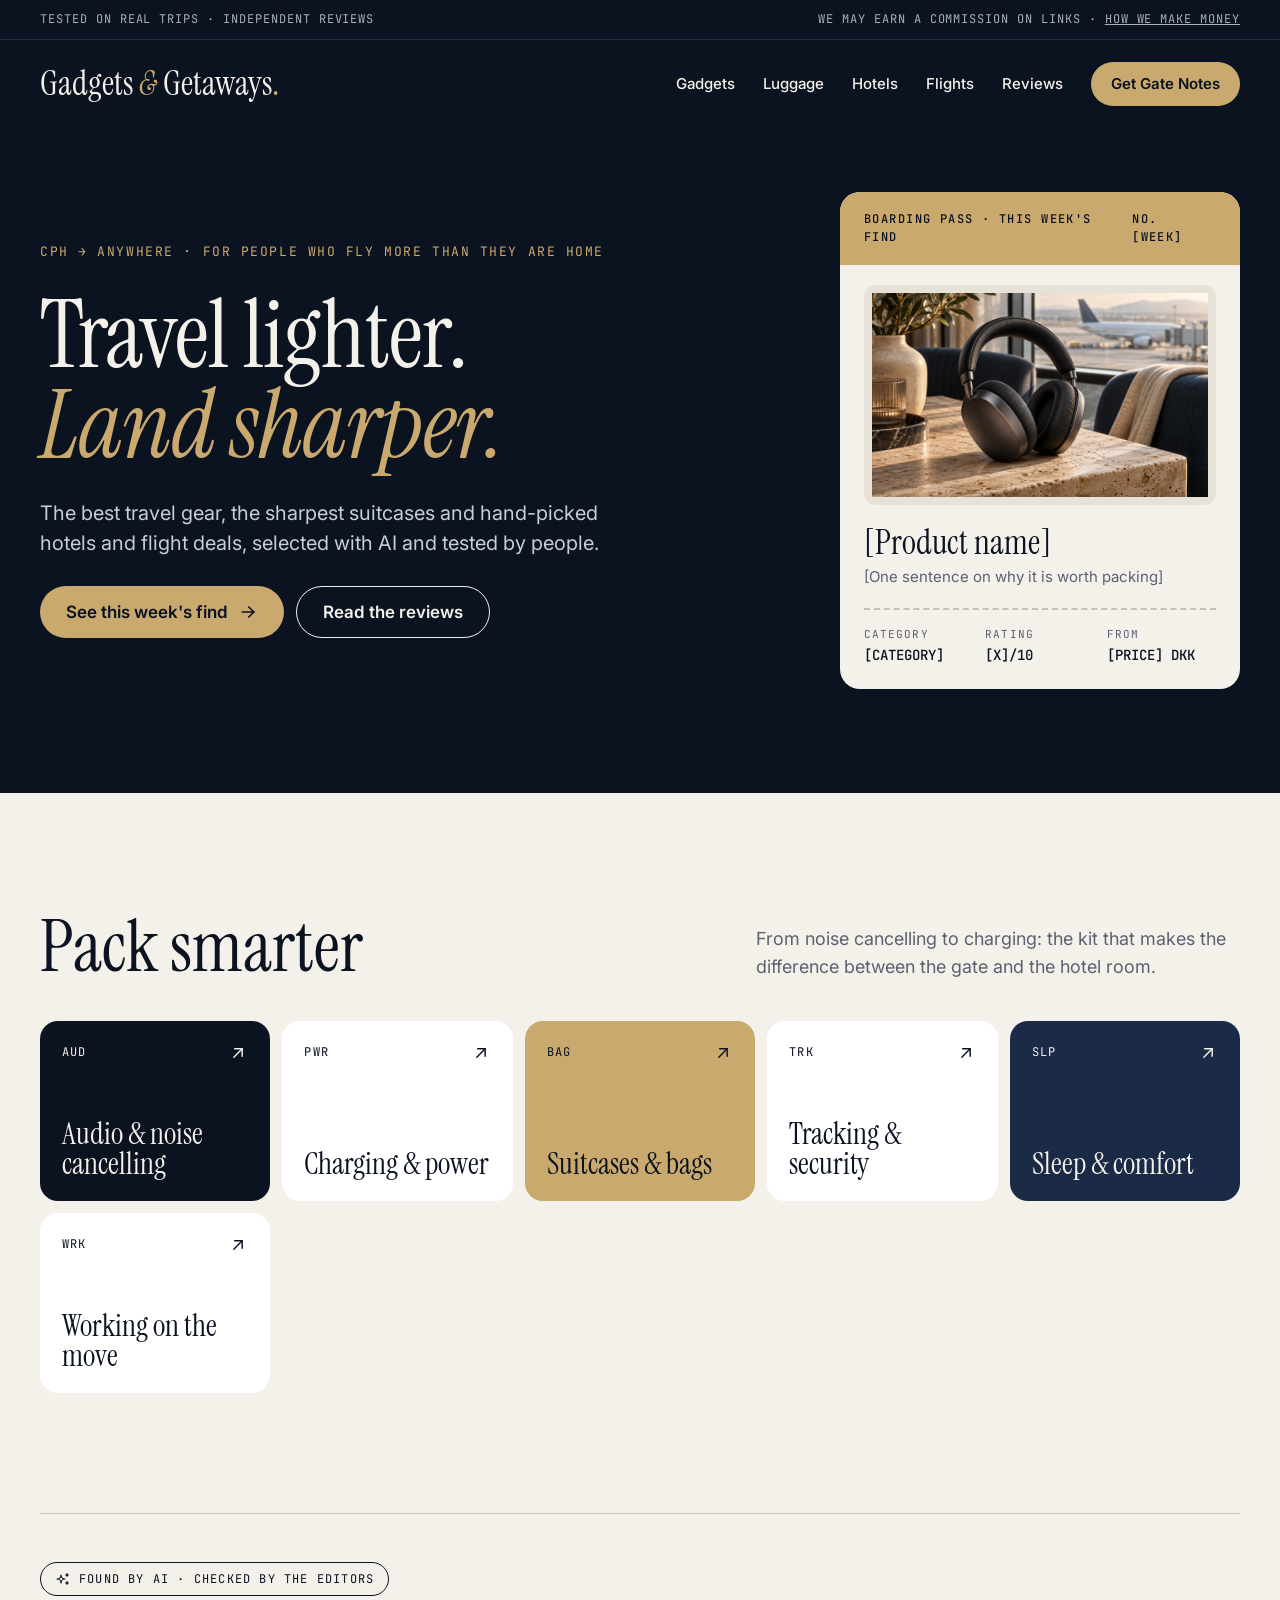
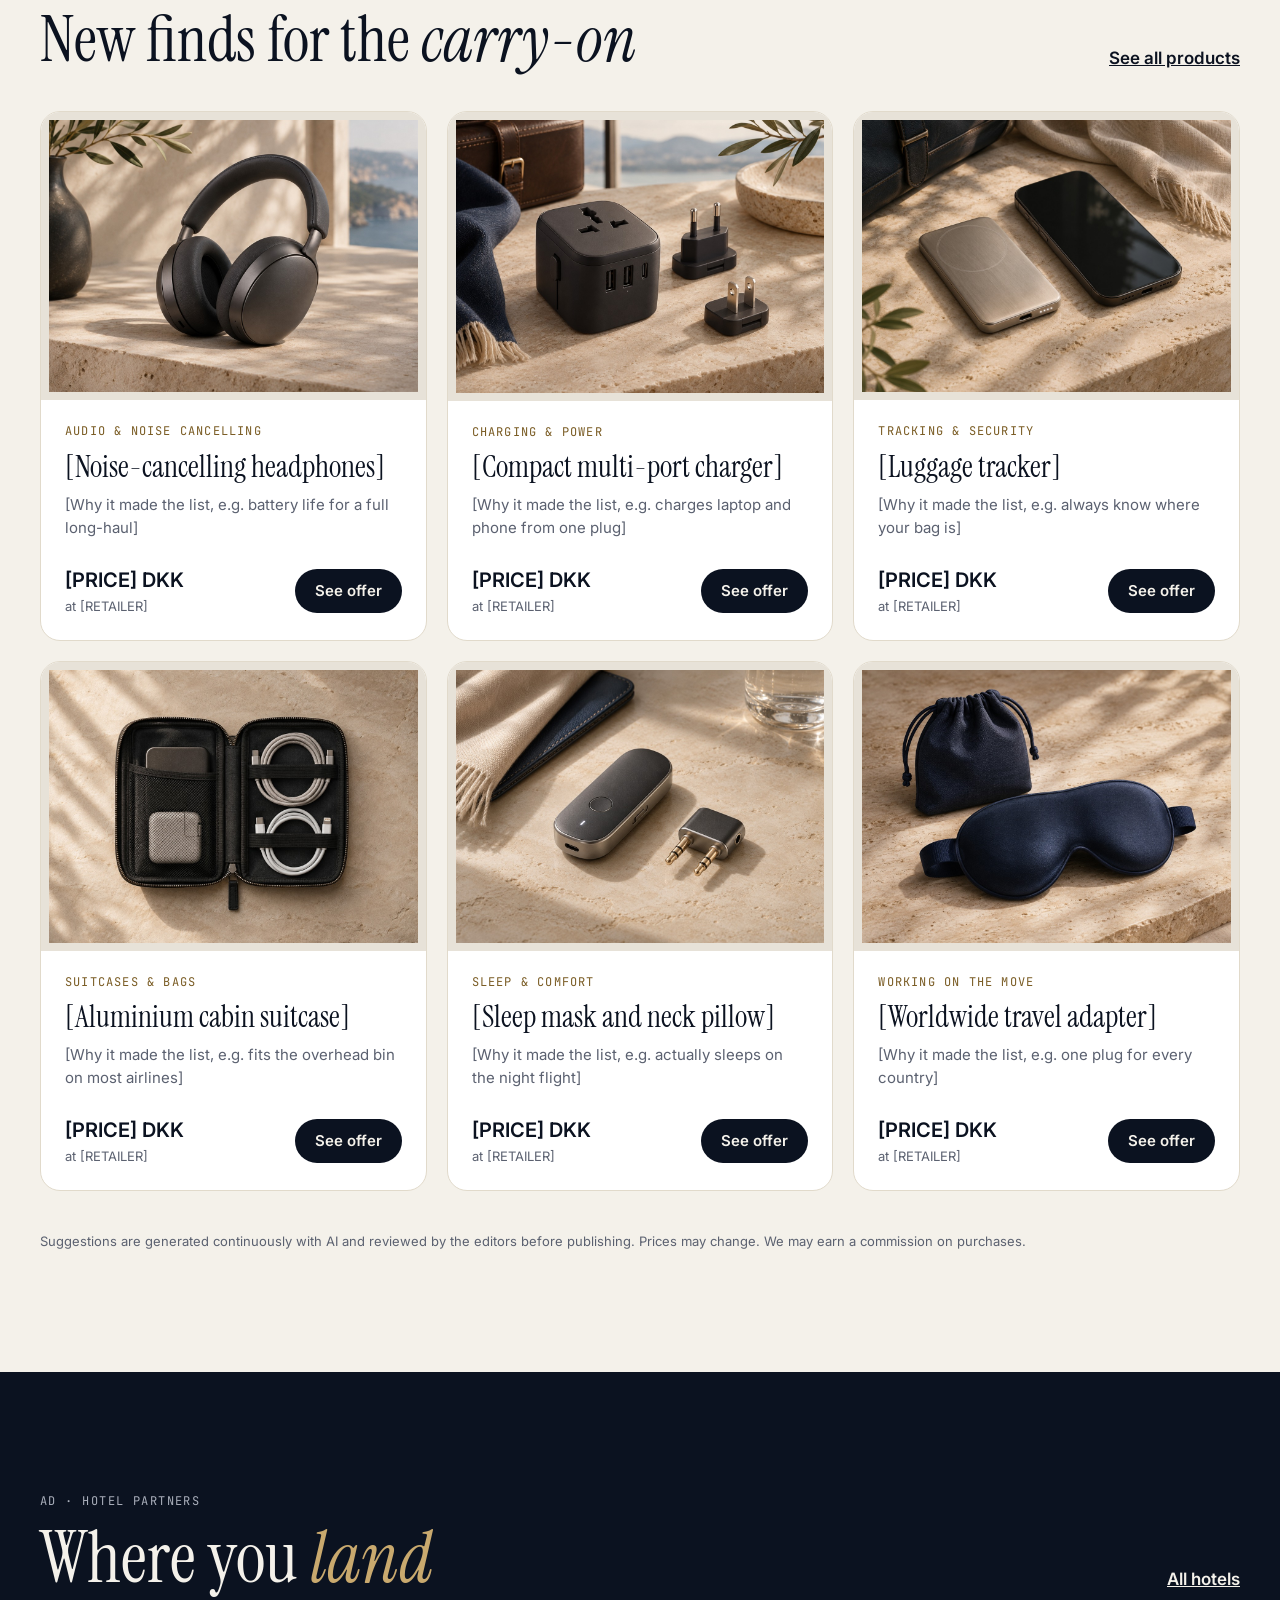
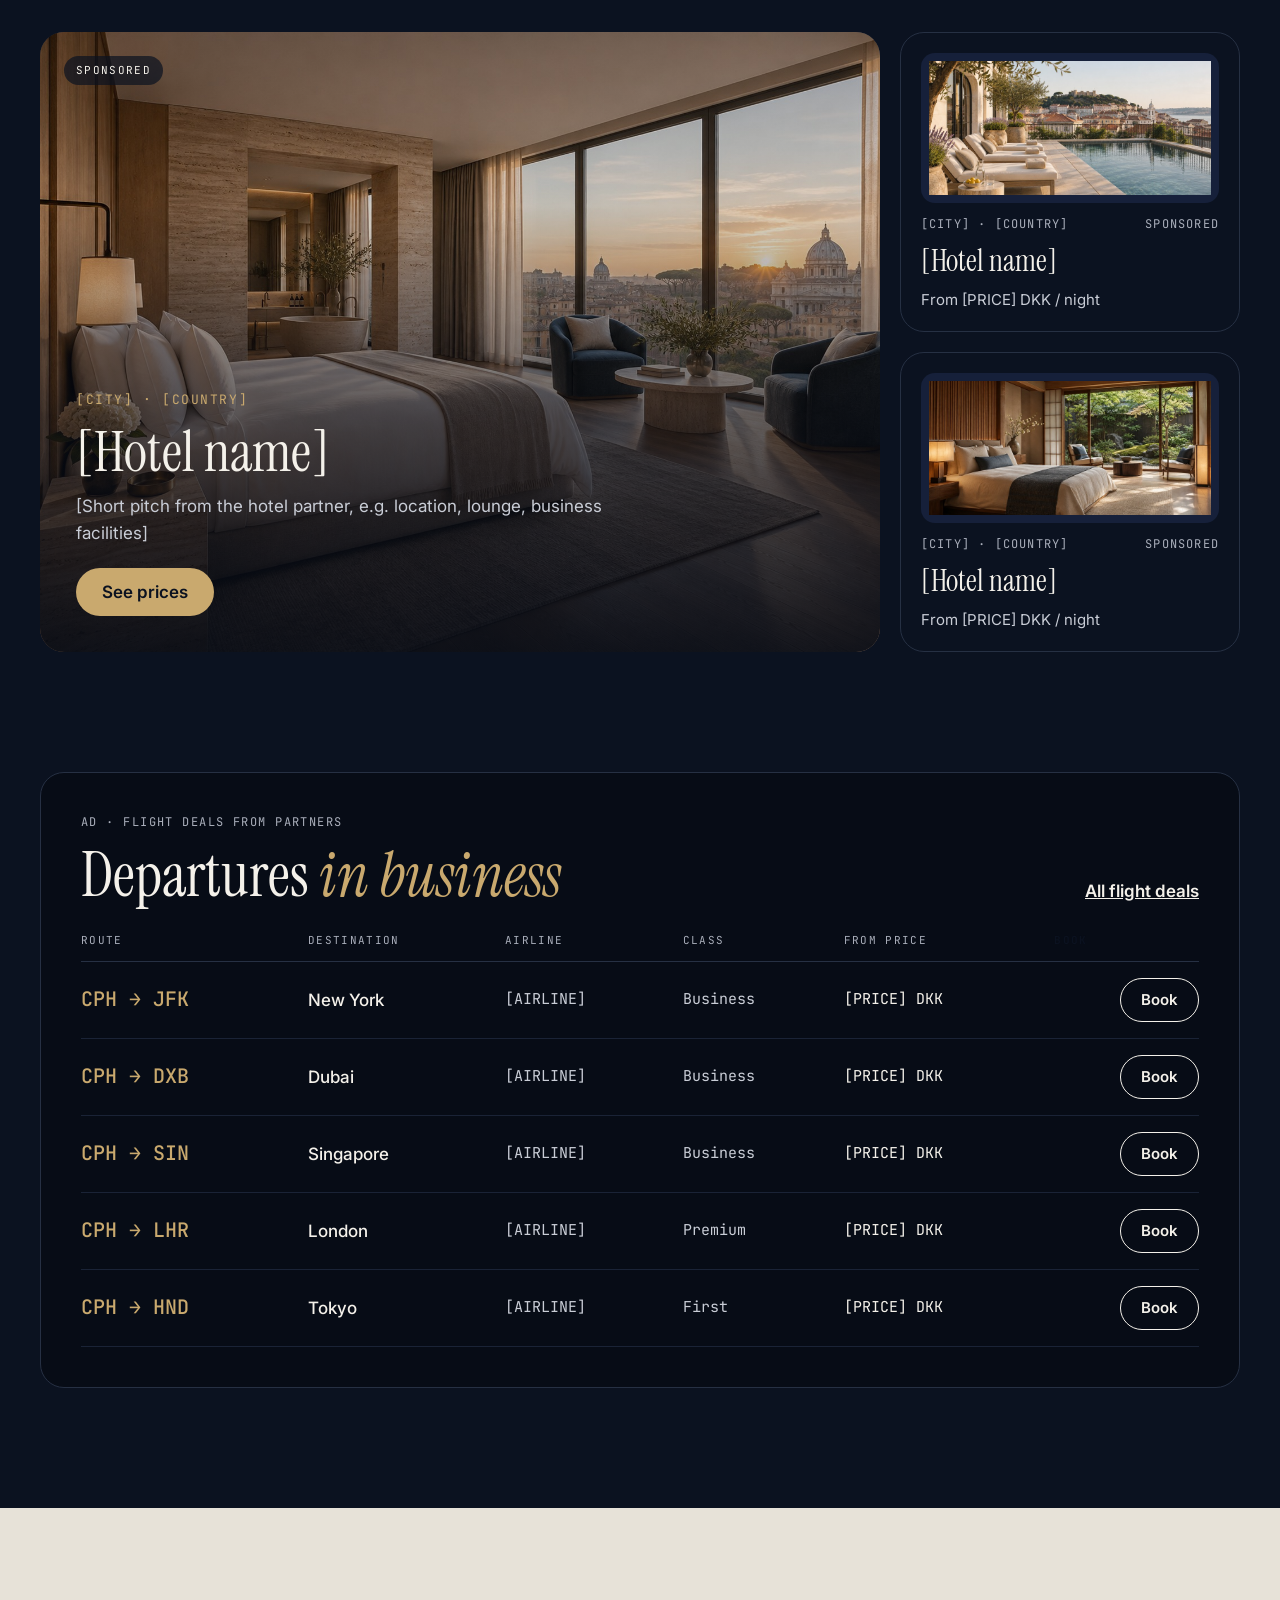
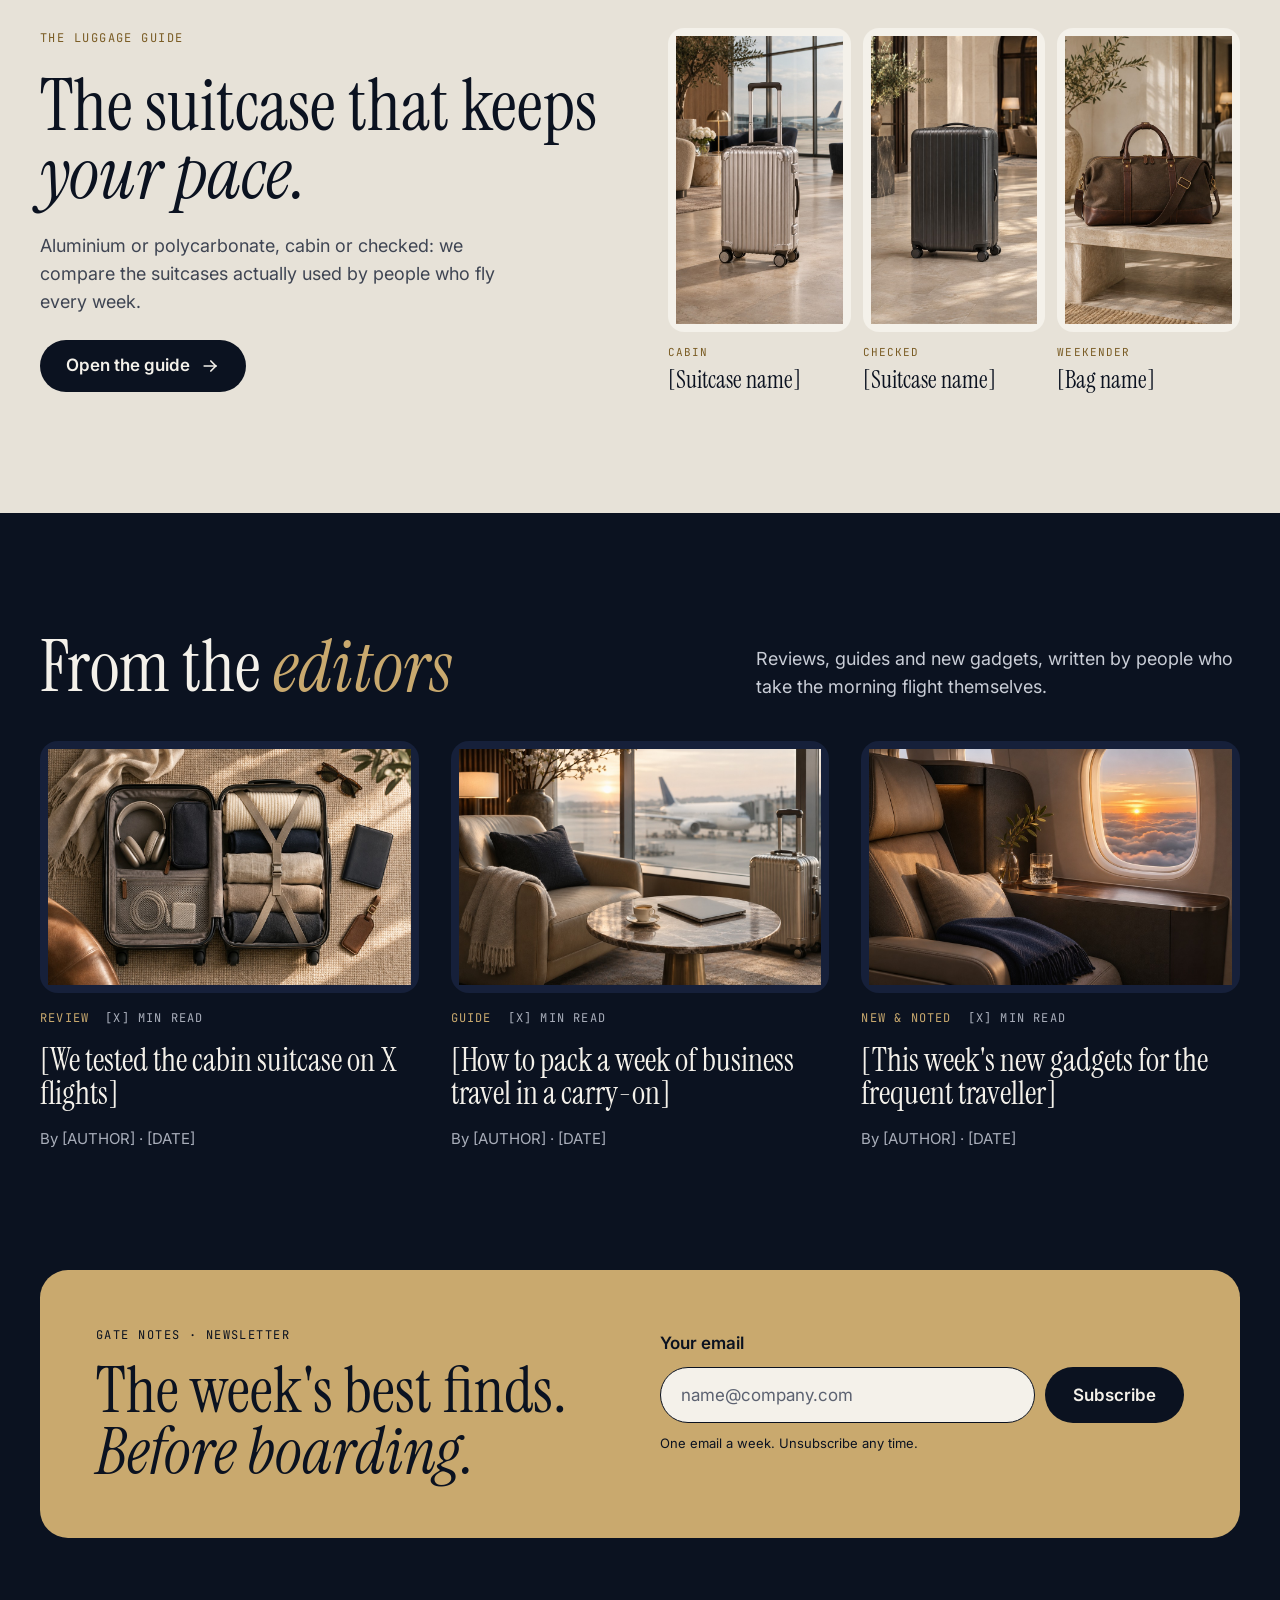
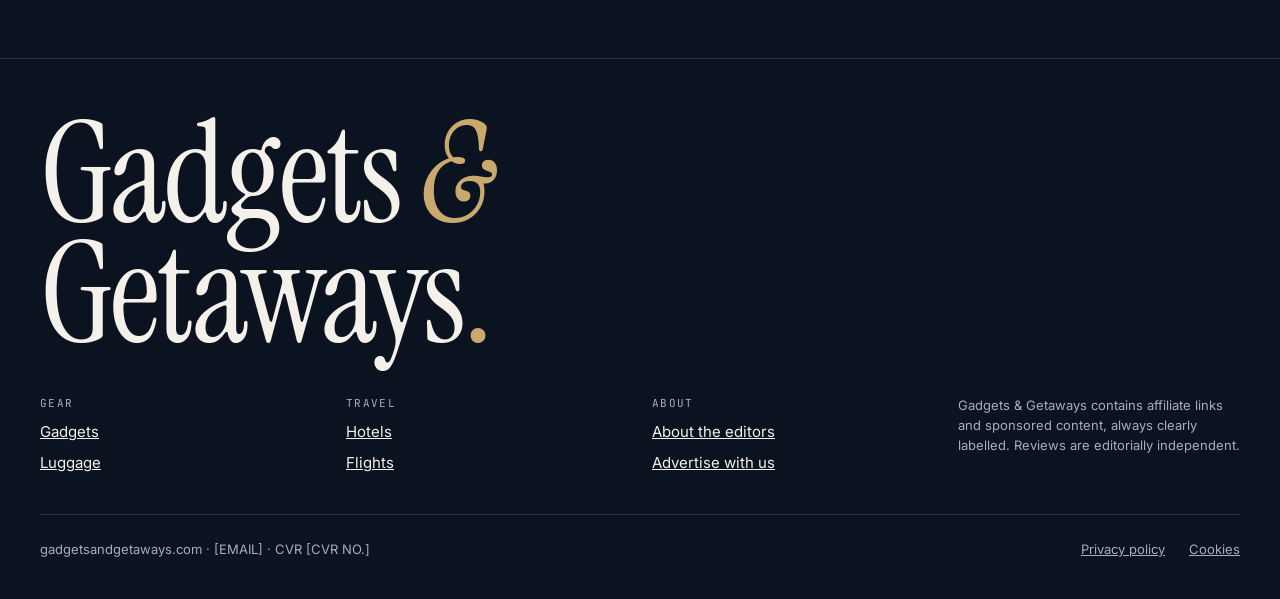
==== commit 06b7826b: "Billeder på alle pladser, og hotelkortet har foto som baggrund Alle 19 billeder fra designpakken er " ====
--- a/index.html
+++ b/index.html
@@ -120,7 +120,7 @@
 <div class="hotel-net">
 <a class="hotel-stor" href="/#hoteller">
 <span class="maerke">Sponsored</span>
-<span class="fil">[hotel-hero.jpg · 1600 × 1100 · background]</span>
+<img class="bg" src="/images/hotel-hero.jpg" alt="" width="1600" height="1100" loading="lazy">
 <span class="sted">[CITY] · [COUNTRY]</span>
 <span class="navn">[Hotel name]</span>
 <span class="pitch">[Short pitch from the hotel partner, e.g. location, lounge, business facilities]</span>
--- a/style.css
+++ b/style.css
@@ -138,7 +138,10 @@
 .hotel-net{display:flex;flex-wrap:wrap;gap:20px;margin-top:40px}
 .hotel-stor{flex:999 1 640px;min-width:0;min-height:520px;position:relative;display:flex;flex-direction:column;justify-content:flex-end;gap:14px;padding:36px;border-radius:var(--radius-panel);background:var(--second);color:var(--ivory);text-decoration:none;overflow:hidden}
 .hotel-stor .maerke{position:absolute;top:24px;left:24px;background:rgba(11,18,32,.7)}
-.hotel-stor .fil{position:absolute;top:24px;right:24px;font-family:var(--font-mono);font-size:12px;letter-spacing:.1em;text-transform:uppercase;color:var(--soft-dark)}
+.hotel-stor .bg{position:absolute;inset:0;width:100%;height:100%;object-fit:cover;z-index:0}
+.hotel-stor::before{content:"";position:absolute;inset:0;z-index:1;background:linear-gradient(to top,rgba(7,12,22,.92) 0%,rgba(7,12,22,.62) 38%,rgba(7,12,22,.12) 72%,rgba(7,12,22,.28) 100%)}
+.hotel-stor>:not(.bg):not(.maerke){position:relative;z-index:2}
+.hotel-stor .maerke{z-index:2}
 .hotel-stor .sted{font-family:var(--font-mono);font-size:13px;letter-spacing:.12em;text-transform:uppercase;color:var(--accent)}
 .hotel-stor .navn{font-family:var(--font-display);font-size:clamp(40px,4.4vw,64px);line-height:.98}
 .hotel-stor .pitch{max-width:48ch;color:var(--soft-dark)}
@@ -324,7 +327,6 @@
   .tavle{padding:24px}
   .nyhedsbrev{padding:28px;border-radius:20px}
   .hotel-stor{padding:24px;min-height:440px}
-  .hotel-stor .fil{display:none}
   .kufferter{gap:8px}
   .kuffert strong{font-size:20px}
   .artikel h2{font-size:34px}
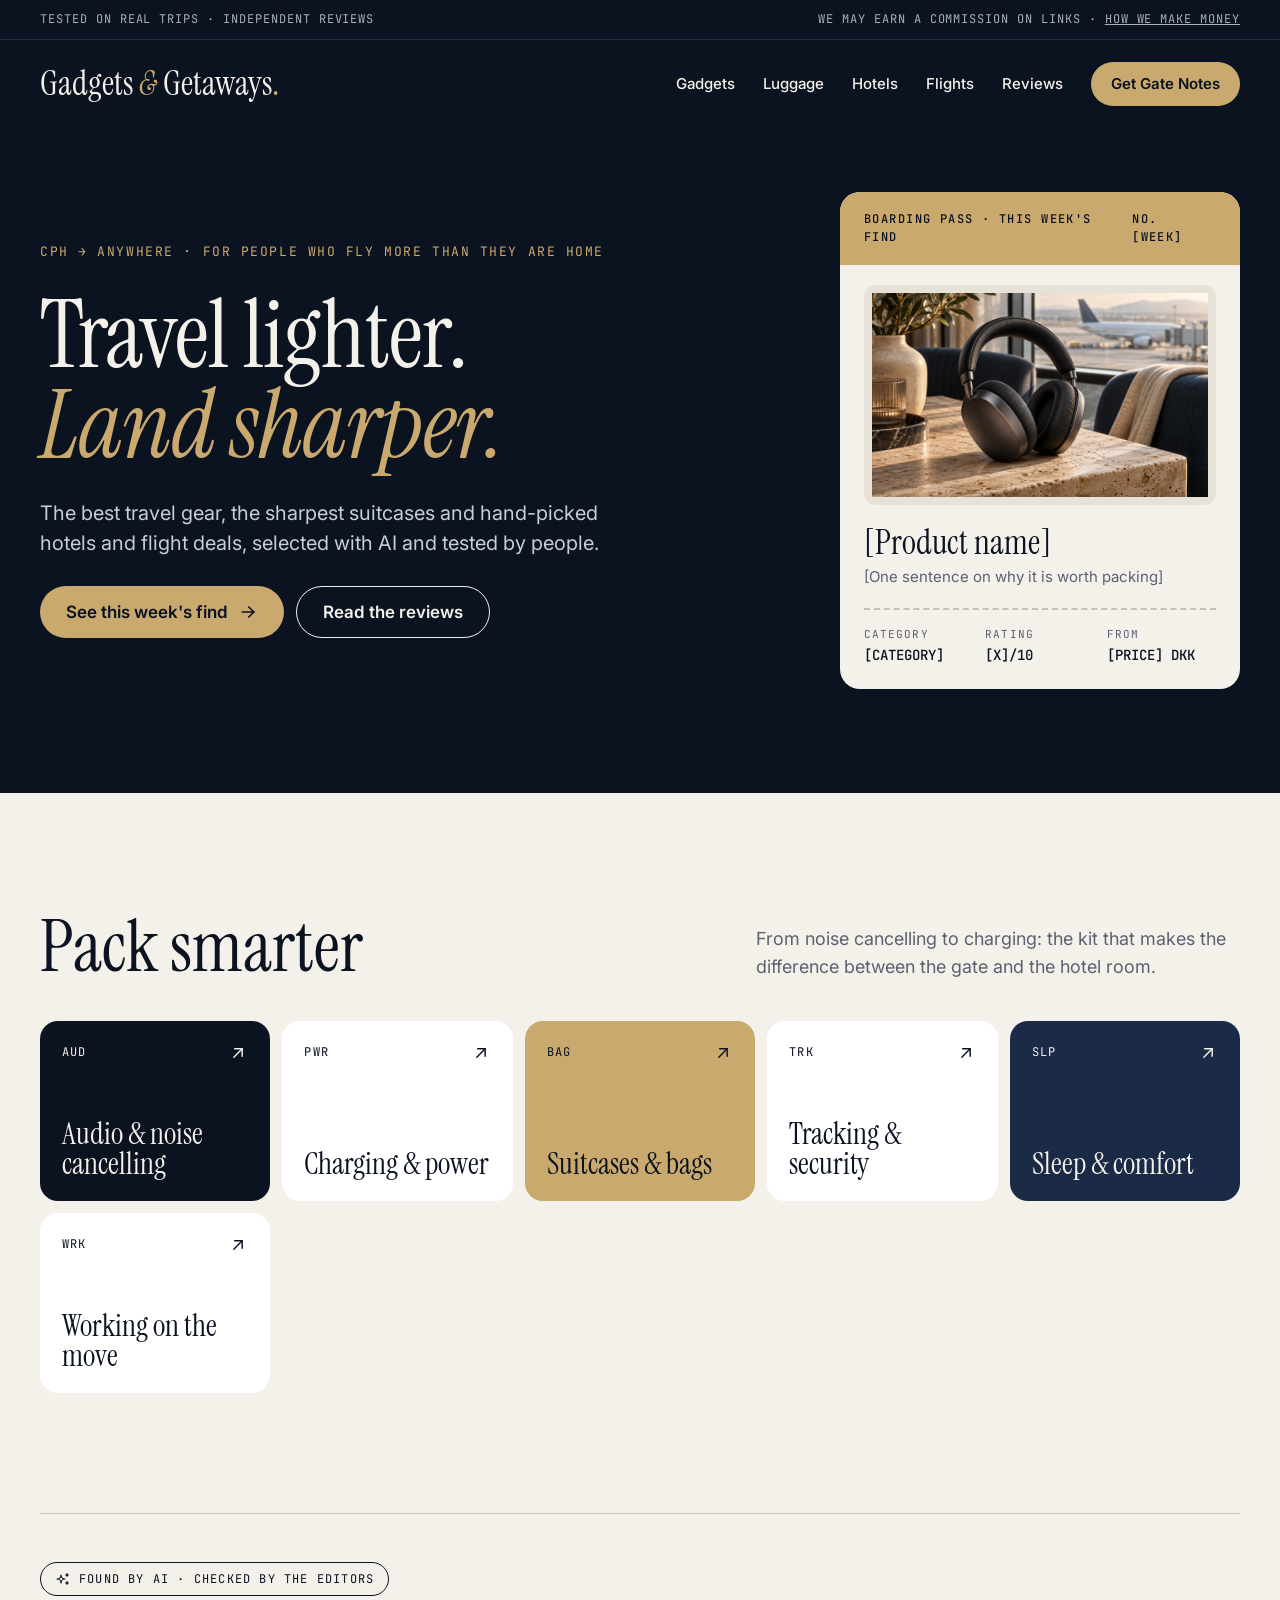
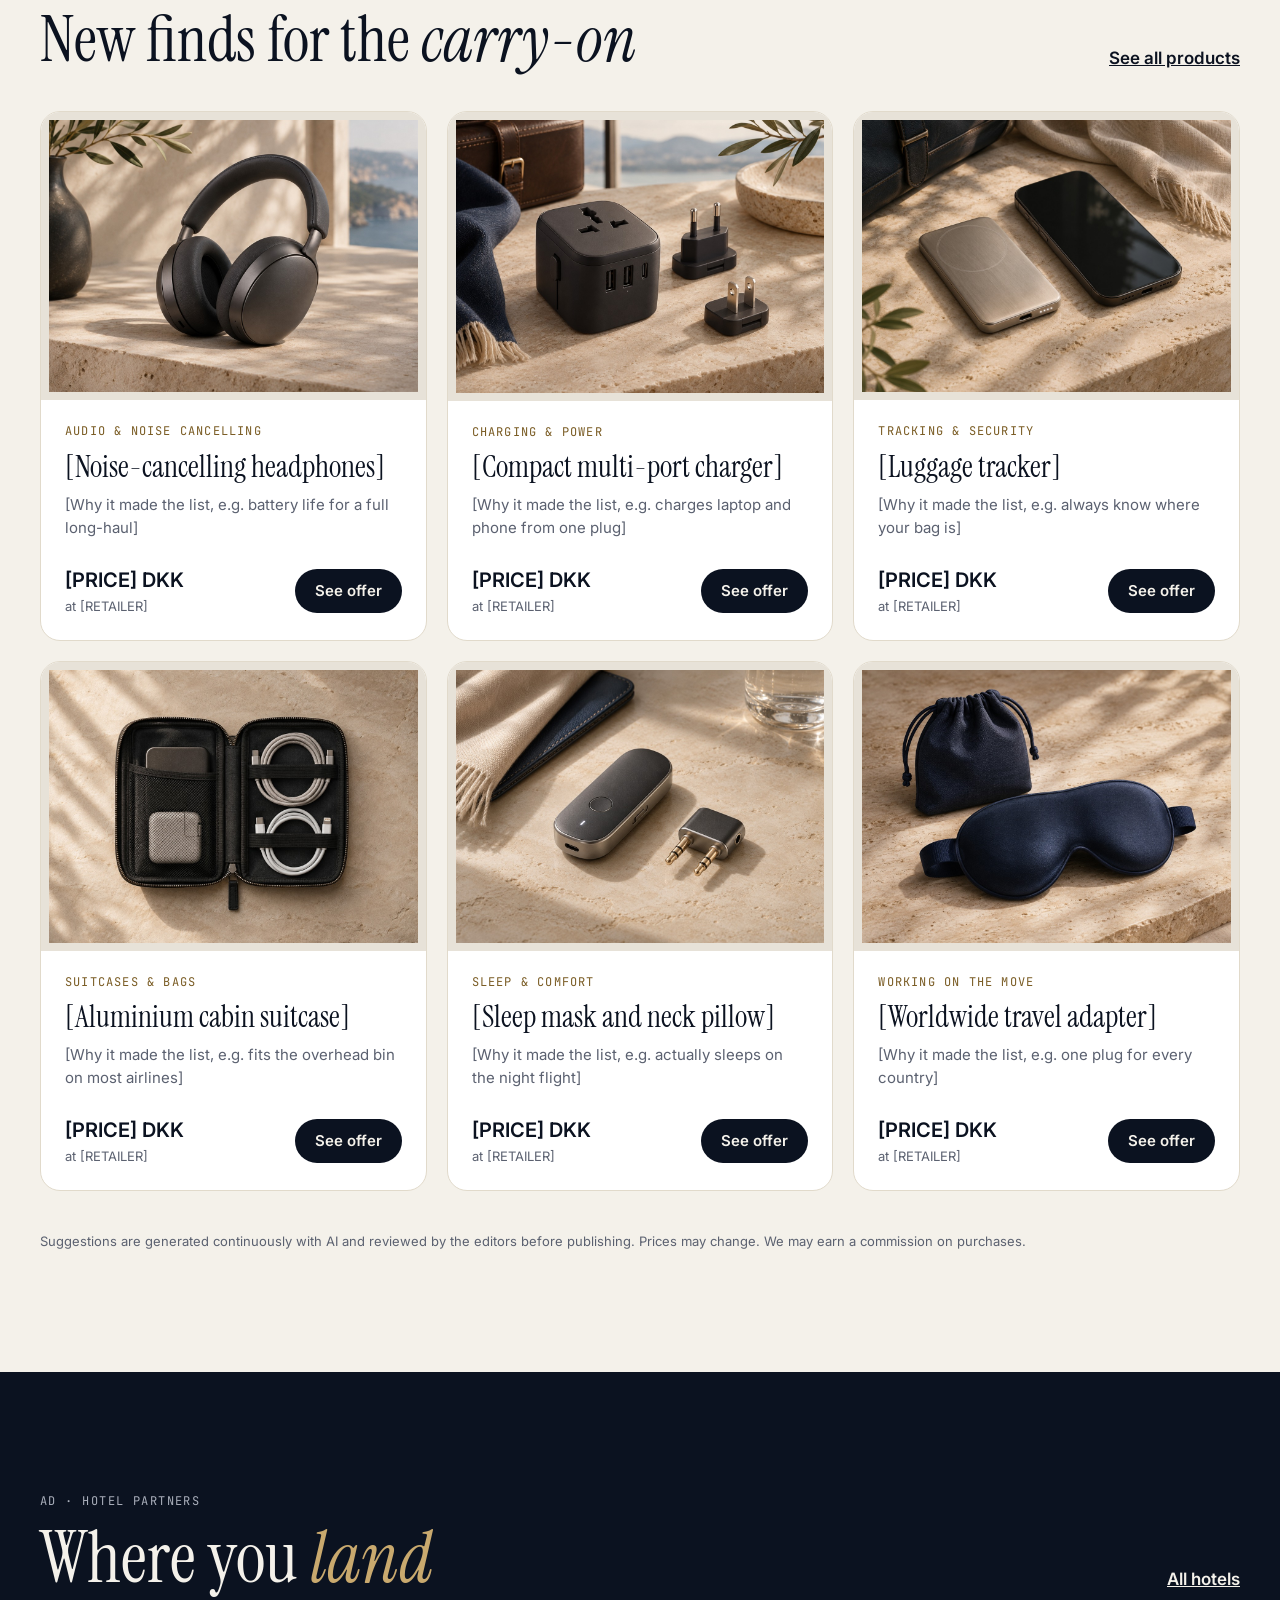
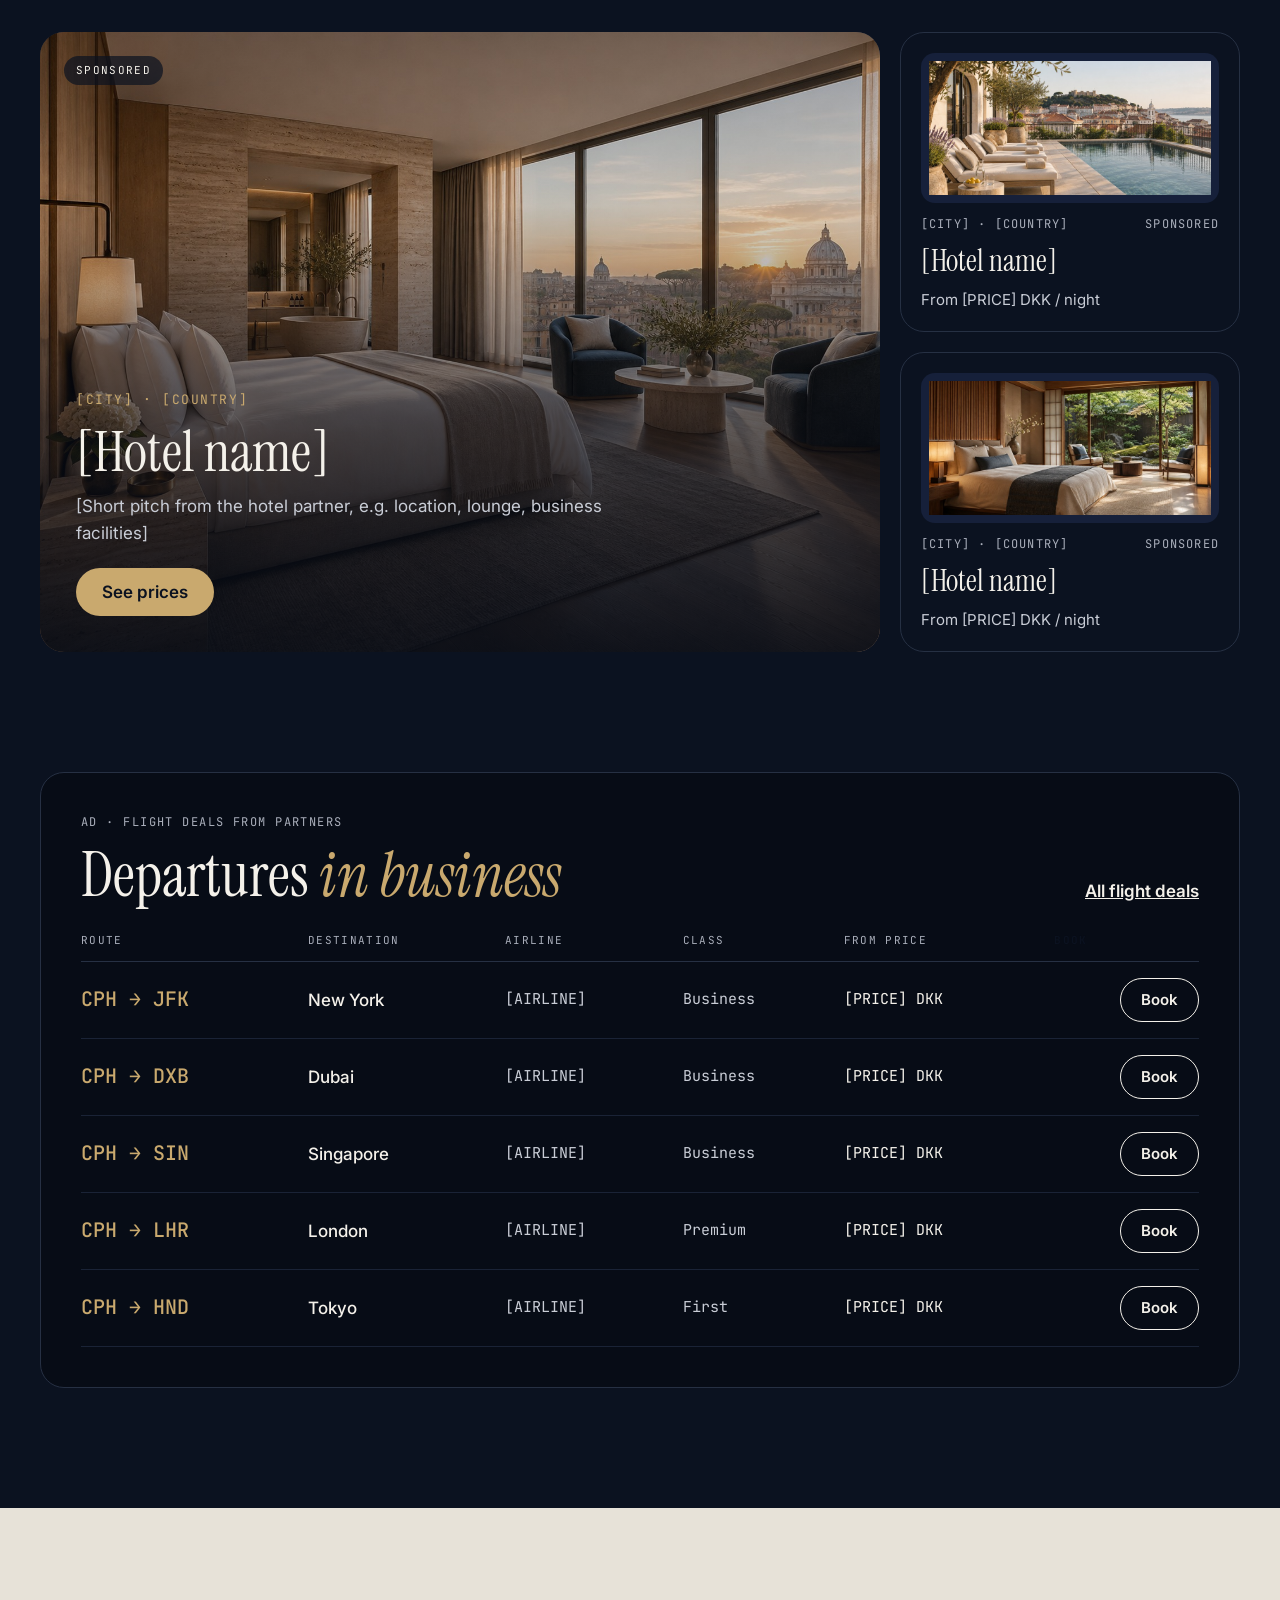
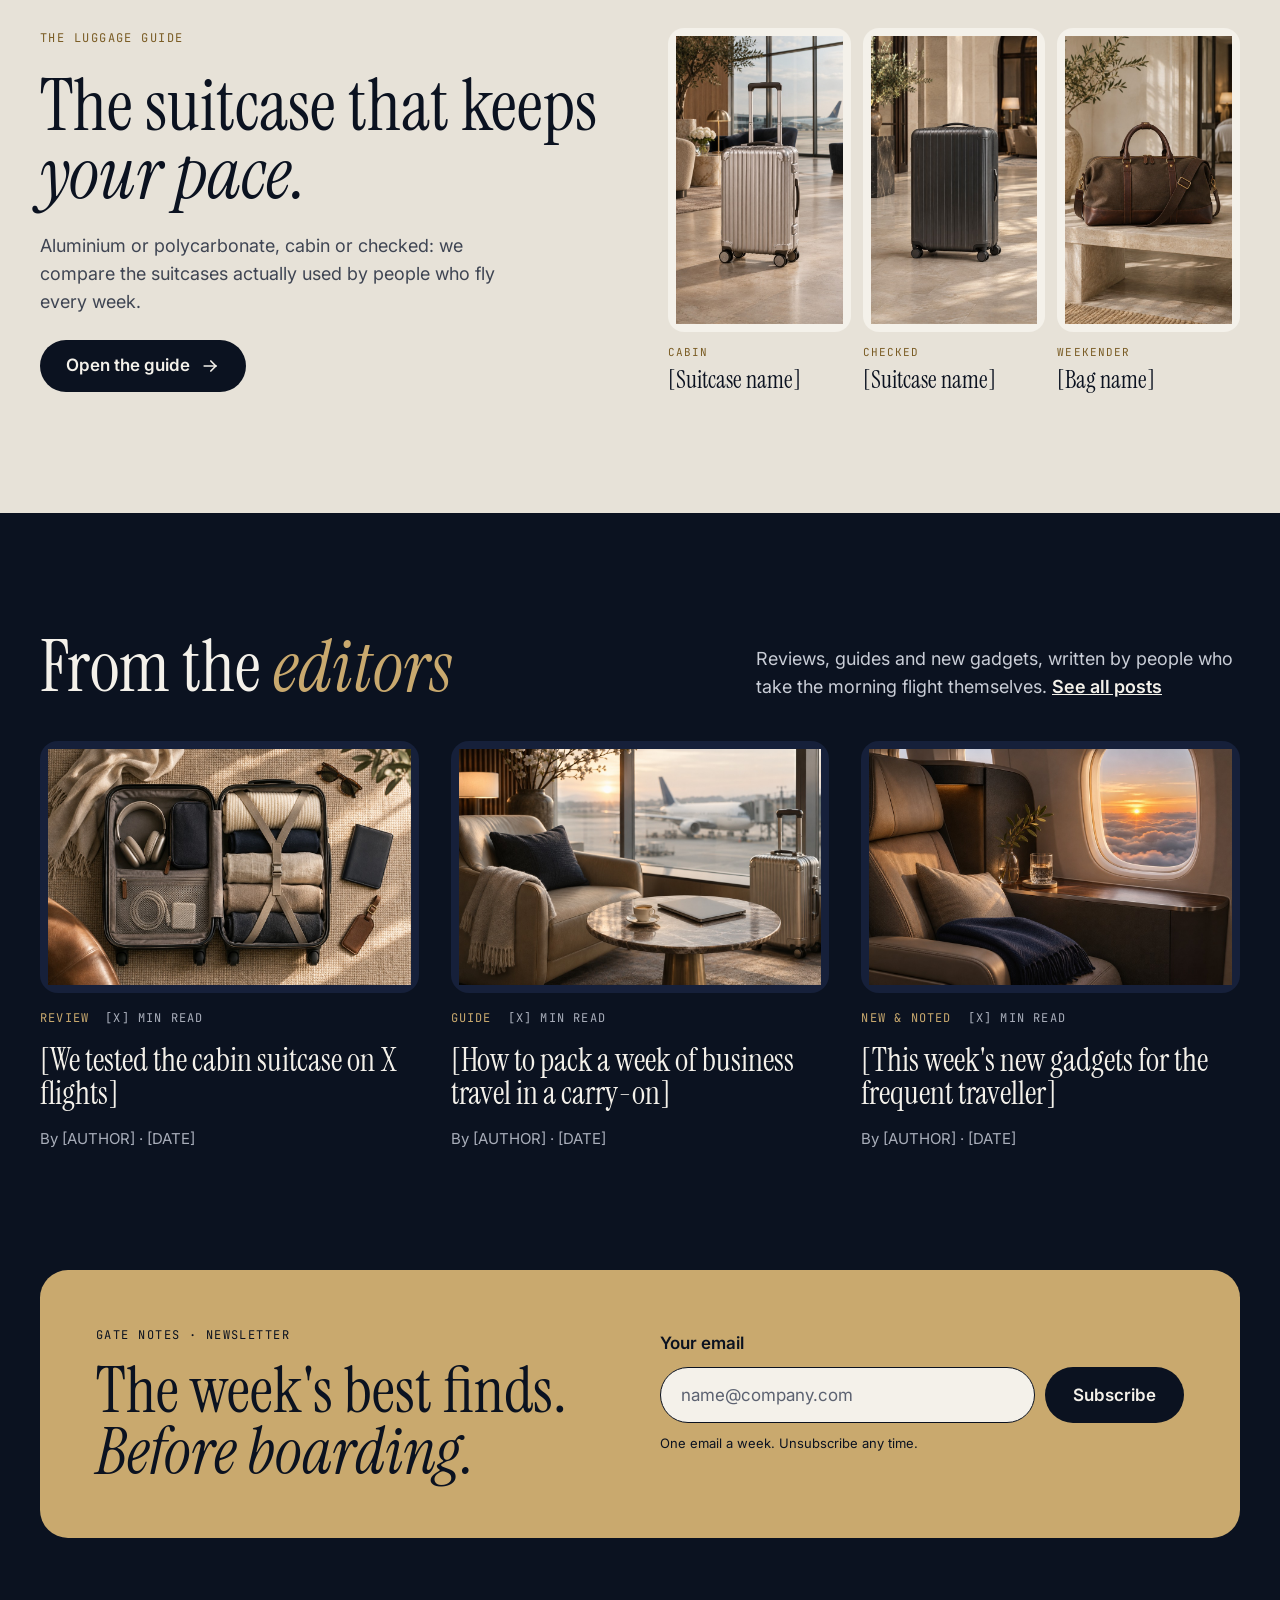
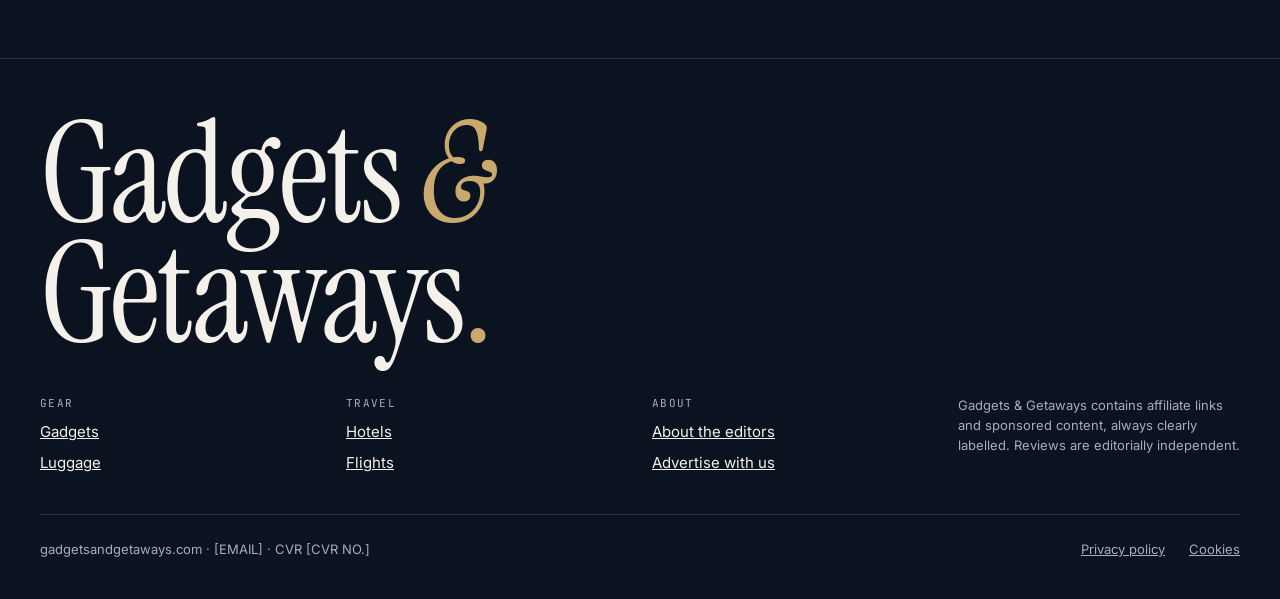
==== commit d85eb1c8: "Blog og anmeldelser i databasen, med editor i admin Nu kan der skrives, uploades billeder og udgives" ====
--- a/index.html
+++ b/index.html
@@ -34,7 +34,7 @@
 <a href="/#kufferter">Luggage</a>
 <a href="/#hoteller">Hotels</a>
 <a href="/#fly">Flights</a>
-<a href="/#blog">Reviews</a>
+<a href="/blog">Reviews</a>
 <a class="knap" href="/#nyhedsbrev">Get Gate Notes</a>
 </nav>
 </header>
@@ -51,7 +51,7 @@
 <div class="knapper">
 <a class="knap" href="/#gadgets">See this week's find
 <svg class="ikon" aria-hidden="true" viewBox="0 0 24 24" fill="none" stroke="currentColor" stroke-width="2" stroke-linecap="round" stroke-linejoin="round"><path d="M5 12h14"/><path d="M13 18l6 -6"/><path d="M13 6l6 6"/></svg></a>
-<a class="knap-ud" href="/#blog">Read the reviews</a>
+<a class="knap-ud" href="/blog">Read the reviews</a>
 </div>
 </div>
 
@@ -185,12 +185,12 @@
 <div class="wrap">
 <div class="sek-hoved">
 <h2 class="stor">From the <em class="acc">editors</em></h2>
-<p>Reviews, guides and new gadgets, written by people who take the morning flight themselves.</p>
-</div>
-<div class="indlaeg-net">
-<a class="indlaeg" href="/anmeldelse.html"><div class="billede moerk" role="img" aria-label="Image placeholder for article photo">[blog-01.jpg · 1200 × 800]</div><span class="meta"><span class="art">Review</span><span class="tid">[X] min read</span></span><strong>[We tested the cabin suitcase on X flights]</strong><span class="af">By [AUTHOR] · [DATE]</span></a>
-<a class="indlaeg" href="/anmeldelse.html"><div class="billede moerk" role="img" aria-label="Image placeholder for article photo">[blog-02.jpg · 1200 × 800]</div><span class="meta"><span class="art">Guide</span><span class="tid">[X] min read</span></span><strong>[How to pack a week of business travel in a carry-on]</strong><span class="af">By [AUTHOR] · [DATE]</span></a>
-<a class="indlaeg" href="/anmeldelse.html"><div class="billede moerk" role="img" aria-label="Image placeholder for article photo">[blog-03.jpg · 1200 × 800]</div><span class="meta"><span class="art">New &amp; noted</span><span class="tid">[X] min read</span></span><strong>[This week's new gadgets for the frequent traveller]</strong><span class="af">By [AUTHOR] · [DATE]</span></a>
+<p>Reviews, guides and new gadgets, written by people who take the morning flight themselves. <a class="alle-link" href="/blog">See all posts</a></p>
+</div>
+<div class="indlaeg-net" data-seneste>
+<a class="indlaeg" href="/blog"><div class="billede moerk" role="img" aria-label="Image placeholder for article photo">[blog-01.jpg · 1200 × 800]</div><span class="meta"><span class="art">Review</span><span class="tid">[X] min read</span></span><strong>[We tested the cabin suitcase on X flights]</strong><span class="af">By [AUTHOR] · [DATE]</span></a>
+<a class="indlaeg" href="/blog"><div class="billede moerk" role="img" aria-label="Image placeholder for article photo">[blog-02.jpg · 1200 × 800]</div><span class="meta"><span class="art">Guide</span><span class="tid">[X] min read</span></span><strong>[How to pack a week of business travel in a carry-on]</strong><span class="af">By [AUTHOR] · [DATE]</span></a>
+<a class="indlaeg" href="/blog"><div class="billede moerk" role="img" aria-label="Image placeholder for article photo">[blog-03.jpg · 1200 × 800]</div><span class="meta"><span class="art">New &amp; noted</span><span class="tid">[X] min read</span></span><strong>[This week's new gadgets for the frequent traveller]</strong><span class="af">By [AUTHOR] · [DATE]</span></a>
 </div>
 </div>
 </section>
@@ -235,5 +235,6 @@
 </footer>
 
 <script src="/app.js"></script>
+<script src="/blog.js"></script>
 </body>
 </html>
--- a/style.css
+++ b/style.css
@@ -15,6 +15,9 @@
 html{-webkit-text-size-adjust:100%}
 body{margin:0;background:var(--midnight);color:var(--ivory);font-family:var(--font-body);font-size:17px;line-height:1.55}
 img{max-width:100%;display:block}
+[hidden]{display:none!important}
+h1,h2,h3,.artikel,.indlaeg strong{overflow-wrap:break-word}
+.artikel-top>*,.artikel-net>*{min-width:0}
 a{color:var(--ivory)}
 a:hover{color:var(--accent)}
 .lys a,.sten a{color:var(--midnight)}
@@ -179,7 +182,7 @@
 .kuffert strong{margin-top:-6px;font-family:var(--font-display);font-weight:400;font-size:24px;line-height:1.05}
 
 /* Blog */
-.indlaeg-net{display:grid;grid-template-columns:repeat(auto-fit,minmax(min(100%,360px),1fr));gap:32px;margin-top:40px}
+.indlaeg-net{display:grid;grid-template-columns:repeat(auto-fill,minmax(min(100%,360px),1fr));gap:32px;margin-top:40px}
 .indlaeg{display:flex;flex-direction:column;gap:16px;color:var(--ivory);text-decoration:none}
 .indlaeg .billede{aspect-ratio:3/2;border-radius:18px}
 .indlaeg .meta{display:flex;flex-wrap:wrap;gap:8px 16px;font-family:var(--font-mono);font-size:12px;letter-spacing:.1em;text-transform:uppercase}
@@ -335,3 +338,52 @@
   .eks.rektangel,.eks.hotel300,.eks.halvside{max-width:100%}
 }
 @media (prefers-reduced-motion:reduce){*{transition:none!important;scroll-behavior:auto!important}}
+
+/* Blog og anmeldelser */
+.blog-top{padding-top:56px;padding-bottom:40px}
+.blog-top h1{font-size:clamp(56px,7vw,104px);line-height:.95}
+.blog-top h1 em{color:var(--accent)}
+.filter{display:flex;flex-wrap:wrap;gap:8px;margin-top:32px}
+.filter button{min-height:44px;padding:0 20px;border-radius:var(--radius-pill);border:1px solid var(--line);background:transparent;color:var(--ivory);font:inherit;font-weight:500;cursor:pointer}
+.filter button[aria-pressed="true"]{background:var(--accent);border-color:var(--accent);color:var(--midnight)}
+.filter button:hover{border-color:var(--accent)}
+.tom{padding:48px;border-radius:var(--radius-card);border:1px dashed var(--line);color:var(--soft-dark);max-width:560px}
+.alle-link{font-weight:600}
+.artikel ul{margin:0;padding-left:1.2em;display:flex;flex-direction:column;gap:8px}
+.artikel h3{font-size:30px;line-height:1.1;margin:16px 0 0}
+.artikel figure{margin:8px 0}
+.artikel figure img{width:100%;height:auto;border-radius:16px}
+.artikel figcaption{margin-top:8px;font-size:14px;color:var(--muted-light)}
+.artikel a{color:var(--brass)}
+.topbillede img{width:100%;height:100%;object-fit:cover}
+.fejl-besked{padding:24px;border-radius:var(--radius-card);border:1px solid var(--border-light);background:var(--white)}
+
+/* Editor (admin/blog) */
+.ed{max-width:960px;margin:0 auto;padding:40px 0 96px}
+.ed h1{font-size:clamp(40px,5vw,64px);line-height:1}
+.ed-bar{display:flex;flex-wrap:wrap;gap:12px;align-items:center;justify-content:space-between;margin:24px 0}
+.ed-liste{display:flex;flex-direction:column;border-top:1px solid var(--line)}
+.ed-raekke{display:flex;flex-wrap:wrap;gap:12px;align-items:center;justify-content:space-between;padding:16px 0;border-bottom:1px solid var(--line)}
+.ed-raekke strong{font-family:var(--font-display);font-weight:400;font-size:26px;line-height:1.1}
+.ed-raekke .sub{font-family:var(--font-mono);font-size:12px;letter-spacing:.08em;text-transform:uppercase;color:var(--muted-dark)}
+.ed-raekke .sub b{font-weight:500;color:var(--accent)}
+.ed-form{display:flex;flex-direction:column;gap:20px}
+.ed-form fieldset{border:1px solid var(--line);border-radius:var(--radius-card);padding:24px;margin:0;display:flex;flex-direction:column;gap:16px;min-width:0}
+.ed-form legend{padding:0 8px;font-family:var(--font-mono);font-size:12px;letter-spacing:.12em;text-transform:uppercase;color:var(--accent)}
+.ed-form label{font-weight:600;display:block;margin-bottom:6px}
+.ed-form .hint{font-size:13px;color:var(--muted-dark);margin:6px 0 0}
+.ed-form input[type=text],.ed-form input[type=url],.ed-form input[type=number],.ed-form select,.ed-form textarea{width:100%;min-height:52px;padding:12px 16px;border-radius:14px;border:1.5px solid var(--line);background:var(--deep);color:var(--ivory);font:inherit;font-size:16px}
+.ed-form textarea{min-height:120px;line-height:1.5;resize:vertical}
+.ed-form textarea.stor{min-height:420px;font-family:var(--font-mono);font-size:15px}
+.ed-form input:focus,.ed-form select:focus,.ed-form textarea:focus{border-color:var(--accent)}
+.ed-form .to{display:grid;grid-template-columns:repeat(auto-fit,minmax(min(100%,260px),1fr));gap:16px}
+.ed-form .check{display:flex;align-items:center;gap:12px;font-weight:500}
+.ed-form .check input{width:24px;height:24px}
+.ed-form .check label{margin:0;font-weight:500}
+.ed-knapper{display:flex;flex-wrap:wrap;gap:12px;position:sticky;bottom:0;padding:16px 0;background:var(--midnight);border-top:1px solid var(--line)}
+.ed-knapper .fare{border:1px solid #FF7A6E;color:#FF7A6E;background:transparent;margin-left:auto}
+.ed-billede{display:flex;flex-wrap:wrap;gap:16px;align-items:center}
+.ed-billede img{width:120px;height:80px;object-fit:cover;border-radius:10px;border:1px solid var(--line)}
+.ed-status{min-height:1.5em;font-weight:500}
+.ed-status.fejl{color:#FF9A8F}
+.ed-status.ok{color:var(--accent)}
